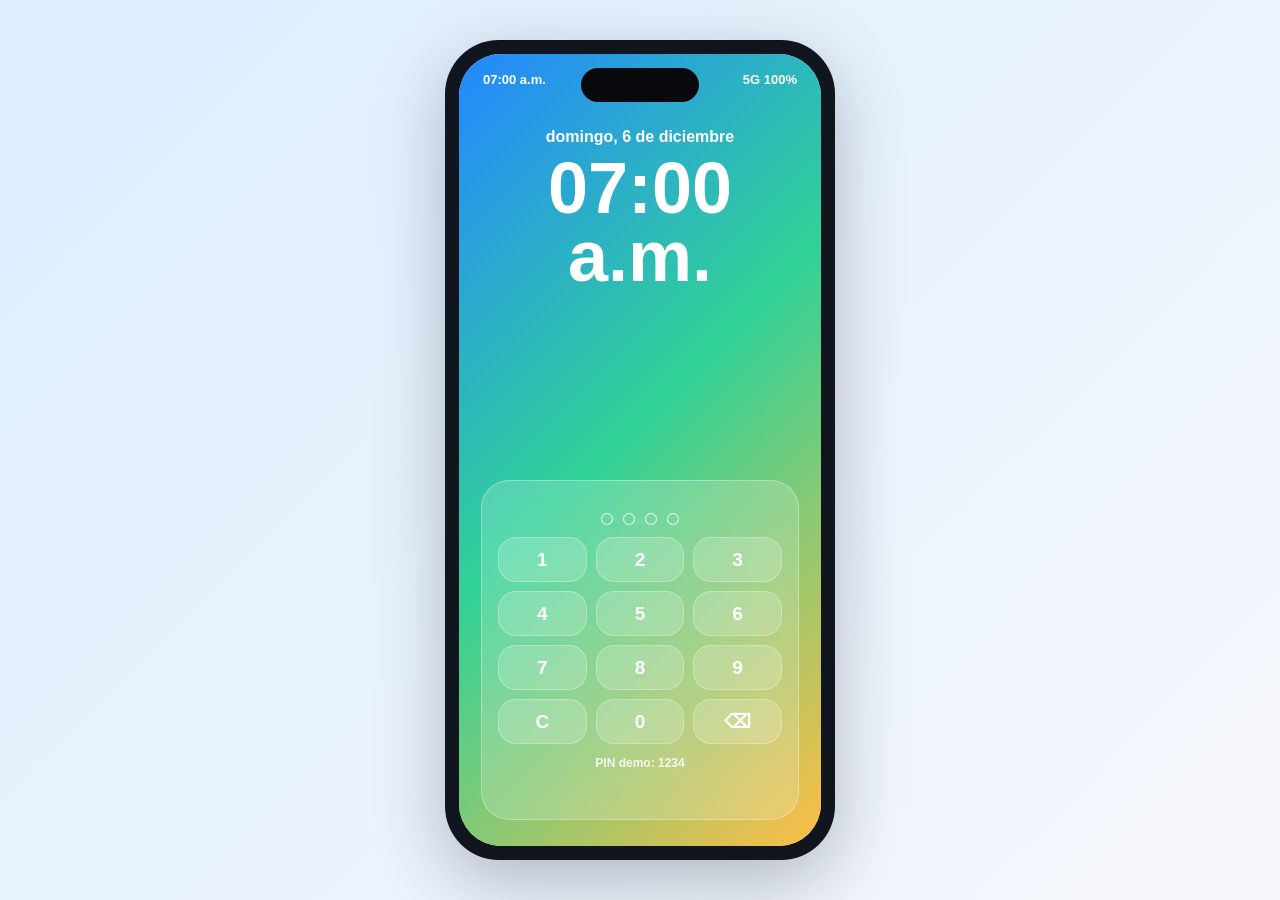
==== index.html @ 9c3dbfc3 "Rename main.html to index.html" ====
<!doctype html>
<html lang="es">
<head>
  <meta charset="UTF-8" />
  <meta name="viewport" content="width=device-width, initial-scale=1.0" />

  <title>Simulador de iOS</title>

  <link rel="stylesheet" href="diseño.css" />
</head>

<body>

  <main class="escenario">

    <section class="telefono">

      <div class="pantalla">

        <div class="isla-dinamica"></div>

        <div class="barra-estado">
          <span id="horaBarra">09:41</span>
          <span>5G 100%</span>
        </div>

        <!-- Pantalla de bloqueo -->
        <section id="pantallaBloqueo" class="pantalla-bloqueo pantalla-activa">

          <div class="bloqueo-encabezado">
            <p id="fechaBloqueo">Domingo, 17 de mayo</p>
            <h1 id="horaBloqueo">09:41</h1>
          </div>

          <div class="panel-desbloqueo">

            <div id="desbloqueoPin" class="modo-desbloqueo activo">

              <div class="puntos-pin">
                <span></span>
                <span></span>
                <span></span>
                <span></span>
              </div>

              <div class="teclado-pin">
                <button data-tecla="1">1</button>
                <button data-tecla="2">2</button>
                <button data-tecla="3">3</button>

                <button data-tecla="4">4</button>
                <button data-tecla="5">5</button>
                <button data-tecla="6">6</button>

                <button data-tecla="7">7</button>
                <button data-tecla="8">8</button>
                <button data-tecla="9">9</button>

                <button data-tecla="limpiar">C</button>
                <button data-tecla="0">0</button>
                <button data-tecla="borrar">⌫</button>
              </div>

            </div>

            <p id="mensajeDesbloqueo" class="mensaje-ayuda">
                 PIN demo: 1234 </p>

            <p id="mensajeBloqueoTemporal" class="mensaje-bloqueo-temporal"></p>


          </div>

        </section>

        <!-- Pantalla de inicio -->
        <section id="pantallaInicio" class="pantalla-inicio">

          <div class="capa-fondo"></div>

          <header class="inicio-encabezado">

            <div>
              <p class="texto-pequeno">Simulador iOS</p>
              <h2>Inicio</h2>
            </div>

            <button id="botonBloquear" class="boton-icono">
              Bloquear
            </button>

          </header>

          <div id="cuadriculaApps" class="cuadricula-apps">

            <button class="icono-app" data-app="appstore">
              <span class="burbuja-app appstore">AS</span>
              <span>App Store</span>
            </button>

            <button class="icono-app" data-app="procesos">
              <span class="burbuja-app procesos">PR</span>
              <span>Procesos</span>
            </button>

            <button class="icono-app" data-app="memoria">
              <span class="burbuja-app memoria">DG</span>
              <span>Diagnostico</span>
            </button>

            <button class="icono-app" data-app="archivos">
              <span class="burbuja-app archivos">AR</span>
              <span>Archivos</span>
            </button>

            <button class="icono-app" data-app="camara">
              <span class="burbuja-app camara">CA</span>
              <span>Camara</span>
            </button>

            <button class="icono-app" data-app="fotos">
              <span class="burbuja-app fotos">FO</span>
              <span>Fotos</span>
            </button>

            <button class="icono-app" data-app="entradaSalida">
              <span class="burbuja-app entrada-salida">DI</span>
              <span>Dispositivos</span>
            </button>

            <button class="icono-app" data-app="seguridad">
              <span class="burbuja-app seguridad">SE</span>
              <span>Seguridad</span>
            </button>

            <button class="icono-app" data-app="ajustes">
              <span class="burbuja-app ajustes">AJ</span>
              <span>Ajustes</span>
            </button>

            <button class="icono-app" data-app="recientes">
              <span class="burbuja-app recientes">RC</span>
              <span>Recientes</span>
            </button>

            <!-- Aqui aparecen las apps que se descargan desde App Store -->
            <div id="appsInstaladasInicio" class="apps-instaladas-inicio"></div>

          </div>

          <nav class="dock">

            <button class="icono-app" data-app="appstore">
              <span class="burbuja-app appstore">AS</span>
            </button>

            <button class="icono-app" data-app="procesos">
              <span class="burbuja-app procesos">PR</span>
            </button>

            <button class="icono-app" data-app="memoria">
              <span class="burbuja-app memoria">DG</span>
            </button>

            <button class="icono-app" data-app="seguridad">
              <span class="burbuja-app seguridad">SE</span>
            </button>

          </nav>

        </section>

        <!-- Vista de apps -->
        <section id="vistaApp" class="vista-app">

          <header class="app-encabezado">

            <button id="botonVolverInicio" class="boton-icono">
              ‹
            </button>

            <div>
              <p id="subtituloApp" class="texto-pequeno">
                App
              </p>

              <h2 id="tituloApp">
                Titulo
              </h2>
            </div>

            <button id="botonCerrarApp" class="boton-icono">
              ×
            </button>

          </header>

          <div id="contenidoApp" class="contenido-app">
            <!-- Aqui JavaScript va a dibujar el contenido de cada app -->
          </div>

        </section>

      </div>

    </section>

  </main>

  <script src="funciones.js"></script>
</body>
</html>
---- diseño.css ----
/*   hace que el tamaño total de los elementos incluya el padding y el borde hace que las medidas sean más fáciles. */
* {
  box-sizing: border-box;
}

/* Estilos generales de toda la página. quita márgenes, con una fuente simple y fondo .*/
body {
  margin: 0;
  min-height: 100vh;
  font-family: Arial, Helvetica, sans-serif;
  background: linear-gradient(135deg, #dceeff, #f6f7fb);
  color: #172033;
}

/* Todos los botones con la misma fuente que el resto de la página con el cursor que muestra una manita al pasar el mouse.*/
button {
  font-family: inherit;
  cursor: pointer;
}

/* Escenario principal, para centrar el teléfono en la pantalla del navegador.*/
.escenario {
  min-height: 100vh;
  display: flex;
  justify-content: center;
  align-items: center;
  padding: 30px;
}

/* Marco negro del teléfono, tamaño del iPhone simulado. */
.telefono {
  width: 390px;
  height: 820px;
  padding: 14px;
  border-radius: 54px;
  background: #11151d;
  box-shadow: 0 22px 70px rgba(20, 27, 43, 0.28);
}

/* Pantalla interna del teléfono. */
.pantalla {
  position: relative;
  width: 100%;
  height: 100%;
  overflow: hidden;
  border-radius: 42px;
  background: #f6f7fb;
}

/* Isla dinámica negra de la parte superior (barra de enmedio en los iphone) */
.isla-dinamica {
  position: absolute;
  z-index: 20;
  top: 14px;
  left: 50%;
  width: 118px;
  height: 34px;
  transform: translateX(-50%);
  border-radius: 18px;
  background: #08090d;
}

/* Barra de estado superior es la hora, señal y batería.*/
.barra-estado {
  position: absolute;
  z-index: 18;
  top: 18px;
  left: 24px;
  right: 24px;
  display: flex;
  justify-content: space-between;
  color: white;
  font-size: 13px;
  font-weight: bold;
}

/*  tres pantallas principales: bloqueo, inicio y vista de apps y por defecto están ocultas.*/
.pantalla-bloqueo,
.pantalla-inicio,
.vista-app {
  position: absolute;
  inset: 0;
  display: none;
}

/* muestra la pantalla que tenga "pantalla activa" será visible.*/
.pantalla-activa {
  display: block;
}

/* Pantalla de bloqueo con fondo degradado y texto blanco.*/
.pantalla-bloqueo {
  color: white;
  padding: 74px 24px 28px;
  background: linear-gradient(135deg, #2487ff 0%, #32d296 48%, #ffbd45 100%);
}

/* Contenedor de fecha y hora en la pantalla de bloqueo.*/
.bloqueo-encabezado {
  text-align: center;
}

/* Texto de la fecha.*/
.bloqueo-encabezado p {
  margin: 0 0 8px;
  font-weight: bold;
}

/*  Hora grande de la pantalla de bloqueo.*/
.bloqueo-encabezado h1 {
  margin: 0;
  font-size: 72px;
  line-height: 0.95;
}

/* 
  Panel inferior donde está el desbloqueo por PIN con efecto tipo vidrio.*/
.panel-desbloqueo {
  position: absolute;
  left: 22px;
  right: 22px;
  bottom: 26px;
  padding: 16px;
  border-radius: 28px;
  background: rgba(255, 255, 255, 0.18);
  border: 1px solid rgba(255, 255, 255, 0.32);
  backdrop-filter: blur(20px);
}



/* Contenedor de los cuatro puntos del PIN. */
.puntos-pin {
  display: flex;
  justify-content: center;
  gap: 10px;
  margin: 16px 0 12px;
}

/* Cada puntito del PIN */
.puntos-pin span {
  width: 12px;
  height: 12px;
  border-radius: 50%;
  border: 1px solid white;
}

/* Cuando el usuario escribe un número, el puntito se rellena.*/
.puntos-pin span.relleno {
  background: white;
}
/* Teclado numérico del PIN.
   Se acomoda en una cuadrícula de 3 columnas. */
.teclado-pin {
  display: grid;
  grid-template-columns: repeat(3, 1fr);
  gap: 9px;
}

/* Botones del teclado PIN con fondo para combinar con el panel. */
.teclado-pin button {
  border: 1px solid rgba(255, 255, 255, 0.28);
  color: white;
  background: rgba(255, 255, 255, 0.18);
}

/* Estilo individual de cada botón del teclado PIN. */
.teclado-pin button {
  height: 45px;
  border-radius: 18px;
  font-size: 19px;
  font-weight: bold;
}


/* Mensaje pequeño debajo del desbloqueo para mostrar instrucciones o errores. */
.mensaje-ayuda {
  min-height: 19px;
  margin: 12px 0 0;
  text-align: center;
  font-size: 12px;
  font-weight: bold;
  color: rgba(255, 255, 255, 0.88);
}

/* Pantalla de inicio del simulador con un fondo degradado parecido al de iphone. */
.pantalla-inicio {
  padding: 66px 20px 22px;
  background: linear-gradient(145deg, #0a84ff 0%, #40c8e0 42%, #ff9f0a 100%);
}

/* Capa encima del fondo para profundidad visual. */
.capa-fondo {
  position: absolute;
  inset: 0;
  background: linear-gradient(
    180deg,
    rgba(10, 20, 36, 0.18),
    rgba(10, 20, 36, 0.08)
  );
  pointer-events: none;
}

/* Encabezado de la pantalla de inicio. */
.inicio-encabezado {
  position: relative;
  z-index: 1;
  display: flex;
  align-items: center;
  justify-content: space-between;
  color: white;
  margin-bottom: 20px;
}

/* Texto pequeño usado en encabezados. */
.texto-pequeno {
  margin: 0 0 2px;
  color: inherit;
  opacity: 0.72;
  font-size: 12px;
  font-weight: bold;
  text-transform: uppercase;
}

/* Títulos principales dentro del teléfono. */
h2 {
  margin: 0;
  font-size: 28px;
}

/* Botones circulares de acciones para bloquear, volver y cerrar apps. */
.boton-icono {
  min-width: 40px;
  height: 40px;
  border: 0;
  border-radius: 50%;
  color: inherit;
  background: rgba(255, 255, 255, 0.22);
  font-weight: bold;
}

/* Cuadrícula donde aparecen las apps instaladas. */
.cuadricula-apps {
  position: relative;
  z-index: 1;
  display: grid;
  grid-template-columns: repeat(4, 1fr);
  gap: 17px 12px;
}

/* Botón completo de cada aplicación. */
.icono-app {
  border: 0;
  background: transparent;
  color: white;
  text-align: center;
  min-width: 0;
}

/* Burbuja visual de la app. */
.burbuja-app {
  width: 58px;
  height: 58px;
  display: grid;
  place-items: center;
  margin: 0 auto 7px;
  border-radius: 18px;
  color: white;
  box-shadow: 0 10px 22px rgba(31, 45, 72, 0.22);
  font-weight: bold;
  font-size: 17px;
}

/* Texto debajo de cada icono de app. */
.icono-app span:last-child {
  display: block;
  max-width: 72px;
  margin: 0 auto;
  font-size: 11px;
  font-weight: bold;
  text-shadow: 0 1px 4px rgba(0, 0, 0, 0.18);
}

/* Colores individuales para las apps del sistema. */
.appstore {
  background: linear-gradient(135deg, #0a84ff, #40c8e0);
}

.procesos {
  background: linear-gradient(135deg, #34c759, #64d2ff);
}

.memoria {
  background: linear-gradient(135deg, #ff9f0a, #ff453a);
}

.archivos {
  background: linear-gradient(135deg, #ffd60a, #ff9f0a);
}

.camara {
  background: linear-gradient(135deg, #323237, #08090d);
}

.fotos {
  background: linear-gradient(135deg, #ff375f, #ffcc00, #34c759, #0a84ff);
}

.notas {
  color: #29220d;
  background: linear-gradient(180deg, #fffdfa 26%, #ffd60a 27%, #ffd60a 100%);
}

.entrada-salida {
  background: linear-gradient(135deg, #00a7a0, #0a84ff);
}

.seguridad {
  background: linear-gradient(135deg, #ff375f, #bf5af2);
}

.ajustes {
  background: linear-gradient(135deg, #8e8e93, #3a3a3c);
}

/* Dock inferior del iphone barra transparente donde van apps importantes. */
.dock {
  position: absolute;
  z-index: 2;
  left: 18px;
  right: 18px;
  bottom: 18px;
  display: grid;
  grid-template-columns: repeat(4, 1fr);
  gap: 10px;
  padding: 12px;
  border-radius: 26px;
  background: rgba(255, 255, 255, 0.25);
  border: 1px solid rgba(255, 255, 255, 0.24);
  backdrop-filter: blur(20px);
}

/* quita el margen inferior del dock de la burbuja,ya que ahí no mostramos texto debajo. */
.dock .burbuja-app {
  margin-bottom: 0;
}

/* Oculta el texto de las apps dentro del dock. */
.dock .icono-app span:last-child {
  display: none;
}

/* Vista donde se abre cualquier app pantalla blanca encima del home. */
.vista-app {
  padding: 66px 16px 18px;
  background: #f6f7fb;
}

/* Encabezado de la app abierta con botón de volver, título y botón cerrar. */
.app-encabezado {
  margin-bottom: 14px;
  display: flex;
  align-items: center;
  justify-content: space-between;
  gap: 12px;
}

/* Botones del encabezado cuando estamos dentro de una app. */
.app-encabezado .boton-icono {
  color: #172033;
  background: #e7ebf2;
  font-size: 26px;
  line-height: 1;
}

/* Contenedor donde JavaScript dibuja el contenido de cada app. */
.contenido-app {
  height: calc(100% - 68px);
  overflow: auto;
  padding-right: 4px;
}

/* Tarjetas o secciones dentro de las apps. */
.tarjeta {
  padding: 14px;
  margin-bottom: 12px;
  border: 1px solid rgba(22, 31, 49, 0.12);
  border-radius: 8px;
  background: white;
}

/* Títulos dentro de las tarjetas. */
.tarjeta h3 {
  margin: 0 0 10px;
  font-size: 17px;
}

/* Contenedor vertical para separar elementos. */
.lista-vertical {
  display: grid;
  gap: 10px;
}

/* Botón principal para acciones importantes. */
.boton-principal {
  min-height: 38px;
  border: 0;
  border-radius: 10px;
  padding: 0 13px;
  color: white;
  background: #0a84ff;
  font-weight: bold;
}

/* Botón secundario para acciones normales. */
.boton-gris {
  min-height: 38px;
  border: 0;
  border-radius: 10px;
  padding: 0 13px;
  color: #172033;
  background: #e8edf5;
  font-weight: bold;
}

/* Mensajes de alerta y explicación dentro de las apps. */
.alerta {
  border-left: 4px solid #ff9f0a;
  padding: 10px;
  border-radius: 8px;
  background: #fff7e6;
  color: #5c3b00;
  font-size: 13px;
  font-weight: bold;
}

/* Mensaje que aparece cuando hay muchos intentos fallidos.*/
.mensaje-bloqueo-temporal {
  min-height: 20px;
  margin: 8px 0 0;
  text-align: center;
  font-size: 12px;
  font-weight: bold;
  color: white;
}

/* Fila visual para cada proceso dentro de la app Procesos. */
.fila-proceso {
  display: grid;
  grid-template-columns: 1fr auto;
  gap: 6px;
  padding: 10px;
  border: 1px solid rgba(22, 31, 49, 0.12);
  border-radius: 8px;
  background: white;
}

/* Texto secundario del proceso. */
.fila-proceso p {
  margin: 3px 0 0;
  color: #6c7485;
  font-size: 12px;
}

/* Estado actual del proceso. */
.estado-proceso {
  padding: 5px 8px;
  border-radius: 20px;
  color: white;
  background: #30d158;
  font-size: 11px;
  font-weight: bold;
}

/* Memoria y prioridad del proceso. */
.fila-proceso small {
  grid-column: 1 / -1;
  color: #6c7485;
  font-weight: bold;
}

/* Subtarea que pertenece a una aplicacion. */
.fila-subtarea {
  display: grid;
  grid-template-columns: 1fr auto;
  gap: 6px;
  padding: 10px;
  border-left: 4px solid #ffcc00;
  border-radius: 8px;
  background: white;
}

.fila-subtarea p {
  margin: 3px 0 0;
  color: #6c7485;
  font-size: 12px;
}

.fila-subtarea small {
  grid-column: 1 / -1;
  color: #6c7485;
  font-weight: bold;
}
/* Barra visual para mostrar el almacenamiento. */
.barra-almacenamiento {
  display: flex;
  height: 28px;
  overflow: hidden;
  border-radius: 8px;
  background: #e8edf5;
}

/* Cada parte de la barra de almacenamiento. */
.barra-almacenamiento span {
  display: block;
  height: 100%;
}

/* Fila de cada categoría de almacenamiento. */
.fila-almacenamiento {
  display: flex;
  justify-content: space-between;
  align-items: center;
  padding: 12px;
  border: 1px solid rgba(22, 31, 49, 0.12);
  border-radius: 8px;
  background: white;
}

/* Punto de color para cada categoría. */
.punto-almacenamiento {
  display: inline-block;
  width: 10px;
  height: 10px;
  margin-right: 8px;
  border-radius: 50%;
}
/* Fila de cada app dentro de la tienda. */
.fila-tienda {
  display: grid;
  grid-template-columns: auto 1fr auto;
  gap: 10px;
  align-items: center;
  padding: 10px;
  border: 1px solid rgba(22, 31, 49, 0.12);
  border-radius: 8px;
  background: white;
}

/* Icono pequeño de cada app en la tienda. */
.icono-tienda {
  width: 44px;
  height: 44px;
  display: grid;
  place-items: center;
  border-radius: 12px;
  color: white;
  font-weight: bold;
}

/* Texto secundario dentro de la tienda. */
.fila-tienda p {
  margin: 3px 0 0;
  color: #6c7485;
  font-size: 12px;
}
/* Cambia la barra de estado a color oscuro en pantallas claras. */
.barra-estado.oscura {
  color: #11151d;
}
/* Lista principal de opciones dentro de Ajustes. */
.lista-ajustes {
  display: grid;
  gap: 10px;
  margin-bottom: 12px;
}

/* Fila parecida a las opciones del iPhone. */
.fila-ajuste {
  display: flex;
  justify-content: space-between;
  align-items: center;
  gap: 12px;
  padding: 12px;
  border: 1px solid rgba(22, 31, 49, 0.12);
  border-radius: 8px;
  background: white;
}

/* Texto secundario del perfil en Ajustes. */
.fila-ajuste p {
  margin: 3px 0 0;
  color: #6c7485;
  font-size: 12px;
}

/* Resalta la primera fila del perfil. */
.perfil-ajuste {
  min-height: 62px;
}
/* Botón dentro de Ajustes para abrir una opción. */
.boton-ajuste {
  width: 100%;
  color: #172033;
  font-size: 14px;
}

/* Botón para volver al listado principal de Ajustes. */
.boton-volver-ajustes {
  width: 100%;
  margin-top: 12px;
}
/* Icono pequeño para las opciones de Ajustes. */
.icono-ajuste {
  width: 28px;
  height: 28px;
  display: inline-grid;
  place-items: center;
  margin-right: 10px;
  border-radius: 7px;
  color: white;
  font-size: 14px;
  font-weight: bold;
}

/* Colores de iconos en Ajustes. */
.icono-ajuste.naranja {
  background: #ff9f0a;
}

.icono-ajuste.azul {
  background: #0a84ff;
}

.icono-ajuste.verde {
  background: #30d158;
}

/* Switch visual para modo de vuelo. */
.switch-ajuste {
  width: 52px;
  height: 30px;
  border-radius: 20px;
  background: #d1d1d6;
  position: relative;
}

/* Circulo del switch visual. */
.switch-ajuste::before {
  content: "";
  position: absolute;
  width: 26px;
  height: 26px;
  top: 2px;
  left: 2px;
  border-radius: 50%;
  background: white;
}
.icono-ajuste.gris {
  background: #8e8e93;
}
/* Fila de información dentro de Seguridad. */
.fila-seguridad {
  display: flex;
  justify-content: space-between;
  align-items: center;
  gap: 12px;
  padding: 10px 0;
  border-bottom: 1px solid rgba(22, 31, 49, 0.12);
}

/* Ultima fila sin linea inferior. */
.fila-seguridad:last-child {
  border-bottom: 0;
}

/* Selector del usuario que inicia sesion. */
.selector-usuario {
  display: grid;
  grid-template-columns: 1fr 1fr;
  gap: 7px;
}

.selector-usuario button {
  min-height: 36px;
  border: 0;
  border-radius: 8px;
  color: #172033;
  background: #e8edf5;
  font-weight: bold;
}

.selector-usuario button.activo {
  color: white;
  background: #0a84ff;
}

/* Formulario de acceso para validar los permisos. */
.login-seguridad {
  display: grid;
  gap: 9px;
}

.login-seguridad input {
  min-height: 38px;
  border: 1px solid #d5dbe5;
  border-radius: 8px;
  padding: 0 11px;
  color: #172033;
  background: #f7f8fb;
  font-family: inherit;
}

.login-seguridad small {
  color: #6c7485;
  font-size: 11px;
  font-weight: bold;
}

.mensaje-login {
  margin: 0;
  padding: 9px;
  border-radius: 8px;
  color: #174867;
  background: #e8f1ff;
  font-size: 12px;
  font-weight: bold;
}
/* Color del icono para abrir apps recientes. */
.recientes {
  background: linear-gradient(135deg, #5856d6, #af52de);
}

/* Tarjeta de cada app que queda en recientes. */
.tarjeta-reciente {
  display: flex;
  justify-content: space-between;
  align-items: center;
  gap: 12px;
  padding: 14px;
  border: 1px solid rgba(22, 31, 49, 0.12);
  border-radius: 8px;
  background: white;
}

/* Texto secundario dentro de recientes. */
.tarjeta-reciente p {
  margin: 4px 0 0;
  color: #6c7485;
  font-size: 12px;
}

/* Botón para cerrar una app reciente. */
.boton-cerrar-reciente {
  min-height: 34px;
  border: 0;
  border-radius: 10px;
  padding: 0 12px;
  color: white;
  background: #ff453a;
  font-weight: bold;
}
/* Estado cuando una app fue movida a memoria virtual. */
.estado-proceso.virtual {
  background: #ff9f0a;
}

/* Fila de cada dispositivo conectado al iPhone. */
.fila-dispositivo {
  display: grid;
  grid-template-columns: auto 1fr auto;
  gap: 8px 10px;
  align-items: center;
  padding: 12px;
  border: 1px solid rgba(22, 31, 49, 0.12);
  border-radius: 8px;
  background: white;
}

/* Icono que representa cada dispositivo. */
.icono-dispositivo {
  width: 42px;
  height: 42px;
  display: grid;
  place-items: center;
  grid-row: span 2;
  border-radius: 10px;
  background: #eef5ff;
  font-size: 22px;
}

/* Textos pequeños del dispositivo y su controlador. */
.fila-dispositivo p,
.fila-dispositivo small,
.texto-dispositivo {
  margin: 3px 0 0;
  color: #6c7485;
  font-size: 12px;
}

/* Estado visual de conexion de un dispositivo. */
.estado-dispositivo {
  padding: 5px 7px;
  border-radius: 18px;
  color: white;
  font-size: 10px;
  font-weight: bold;
}

.estado-dispositivo.conectado {
  background: #30d158;
}

.estado-dispositivo.desconectado {
  background: #8e8e93;
}

/* Boton que cambia la conexion del dispositivo. */
.boton-conexion {
  grid-column: 2 / -1;
  min-height: 34px;
  border: 0;
  border-radius: 9px;
  color: white;
  background: #0a84ff;
  font-weight: bold;
}

/* Pantalla oscura que contiene el visor de la camara. */
.camara-contenido {
  min-height: 100%;
  padding: 10px;
  border-radius: 8px;
  background: #08090d;
}

/* Visor que simula la imagen antes de tomar la foto. */
.visor-camara {
  position: relative;
  height: 450px;
  overflow: hidden;
  border-radius: 8px;
  background: #7fc3ea;
}

.cielo-camara {
  position: absolute;
  inset: 0 0 34%;
  background: linear-gradient(180deg, #5cb8ef, #ffd38e);
}

.sol-camara {
  position: absolute;
  top: 72px;
  right: 48px;
  width: 54px;
  height: 54px;
  border-radius: 50%;
  background: #fff1b3;
}

.montana-camara {
  position: absolute;
  bottom: 118px;
  width: 230px;
  height: 170px;
  clip-path: polygon(50% 0, 100% 100%, 0 100%);
}

.montana-camara.una {
  left: -34px;
  background: #203b55;
}

.montana-camara.dos {
  right: -44px;
  bottom: 98px;
  background: #294b59;
}

.piso-camara {
  position: absolute;
  right: 0;
  bottom: 0;
  left: 0;
  height: 125px;
  background: #28695e;
}

/* Cuadro central que simula el enfoque de la camara. */
.enfoque-camara {
  position: absolute;
  top: 48%;
  left: 50%;
  width: 62px;
  height: 62px;
  transform: translate(-50%, -50%);
  border: 1px solid rgba(255, 255, 255, 0.86);
}

.mensaje-camara {
  min-height: 28px;
  margin: 10px 0;
  color: #e8edf5;
  text-align: center;
  font-size: 12px;
}

/* Controles inferiores para capturar o abrir la ultima foto. */
.controles-camara {
  display: grid;
  grid-template-columns: 54px 1fr 54px;
  align-items: center;
  gap: 18px;
}

.boton-tomar-foto {
  justify-self: center;
  width: 66px;
  height: 66px;
  border: 5px solid #f6f7fb;
  border-radius: 50%;
  background: #f6f7fb;
  box-shadow: inset 0 0 0 3px #08090d;
}

.boton-cambiar-camara {
  width: 46px;
  height: 46px;
  border: 0;
  border-radius: 50%;
  color: white;
  background: #24262c;
  font-size: 25px;
}

.miniatura-vacia,
.miniatura-foto {
  width: 48px;
  height: 48px;
  border: 1px solid #565963;
  border-radius: 7px;
  background: #24262c;
}

.miniatura-foto {
  position: relative;
  overflow: hidden;
  padding: 0;
}

.miniatura-foto span {
  display: none;
}

/* Galeria donde se muestran las fotos tomadas. */
.app-fotos {
  display: grid;
  gap: 10px;
}

.selector-album {
  display: grid;
  grid-template-columns: 1fr 1fr;
  gap: 5px;
  padding: 4px;
  border-radius: 10px;
  background: #e8edf5;
}

.selector-album button {
  min-height: 34px;
  border: 0;
  border-radius: 8px;
  color: #566174;
  background: transparent;
  font-weight: bold;
}

.selector-album button.activo {
  color: #172033;
  background: white;
}

.resumen-fotos p,
.galeria-vacia p {
  margin: 5px 0 0;
  color: #6c7485;
  font-size: 12px;
}

.cuadricula-fotos {
  display: grid;
  grid-template-columns: repeat(3, 1fr);
  gap: 5px;
}

.foto-galeria {
  position: relative;
  min-height: 102px;
  border-radius: 6px;
  overflow: hidden;
}

.foto-galeria span {
  position: absolute;
  left: 5px;
  right: 5px;
  bottom: 5px;
  overflow: hidden;
  color: white;
  font-size: 9px;
  font-weight: bold;
  text-overflow: ellipsis;
  white-space: nowrap;
  text-shadow: 0 1px 3px rgba(0, 0, 0, 0.5);
}

.galeria-vacia {
  grid-column: 1 / -1;
}

/* Pantallas de lista y editor dentro de Documentos. */
.app-documentos {
  display: grid;
  gap: 10px;
}

.barra-documentos {
  display: flex;
  justify-content: space-between;
  align-items: center;
}

.barra-documentos h3 {
  margin: 0;
}

.barra-documentos p,
.documento-vacio p {
  margin: 4px 0 0;
  color: #6c7485;
  font-size: 12px;
}

.boton-nuevo-documento {
  width: 38px;
  height: 38px;
  border: 0;
  border-radius: 50%;
  color: white;
  background: #ff9500;
  font-size: 23px;
  font-weight: bold;
}

.tarjeta-documento {
  display: grid;
  gap: 9px;
  padding: 12px;
  border: 1px solid rgba(22, 31, 49, 0.12);
  border-radius: 8px;
  background: white;
}

.tarjeta-documento p {
  margin: 5px 0;
  color: #566174;
  font-size: 12px;
}

.tarjeta-documento small {
  color: #6c7485;
  font-size: 11px;
  font-weight: bold;
}

.acciones-documento {
  display: grid;
  grid-template-columns: 1fr 1fr;
  gap: 7px;
}

.acciones-documento button {
  min-height: 34px;
  border: 0;
  border-radius: 8px;
  color: #0a84ff;
  background: #e8f1ff;
  font-weight: bold;
}

.acciones-documento .eliminar {
  color: #ff3b30;
  background: #ffeceb;
}

.editor-documento {
  display: grid;
  gap: 10px;
  padding: 12px;
  border: 1px solid rgba(22, 31, 49, 0.12);
  border-radius: 8px;
  background: white;
}

.contenido-documento {
  min-height: 260px;
  resize: none;
  border: 1px solid #e2e7ef;
  border-radius: 8px;
  padding: 10px;
  color: #172033;
  background: #f8f9fc;
  font-family: inherit;
  font-size: 13px;
}

/* Contenedor y filas de carpetas en Archivos. */
.explorador-archivos {
  display: grid;
  gap: 10px;
}

.buscador-archivos {
  min-height: 34px;
  padding: 9px 12px;
  border-radius: 18px;
  color: #6c7485;
  background: #e8ebf2;
  font-size: 13px;
  font-weight: bold;
}

/* Titulos de favoritos, ubicaciones y etiquetas. */
.titulo-grupo-archivos {
  margin: 10px 3px 0;
  font-size: 16px;
}

.grupo-archivos {
  overflow: hidden;
  border: 1px solid rgba(22, 31, 49, 0.12);
  border-radius: 8px;
  background: white;
}

.grupo-archivos .fila-carpeta {
  border: 0;
  border-radius: 0;
  border-bottom: 1px solid rgba(22, 31, 49, 0.1);
}

.grupo-archivos .fila-carpeta:last-child {
  border-bottom: 0;
}

/* Filas decorativas de etiquetas dentro de Archivos. */
.fila-etiqueta {
  display: grid;
  grid-template-columns: auto 1fr auto;
  align-items: center;
  min-height: 43px;
  padding: 0 12px;
  border-bottom: 1px solid rgba(22, 31, 49, 0.1);
}

.fila-etiqueta:last-child {
  border-bottom: 0;
}

.cabecera-archivos p,
.archivo-vacio p {
  margin: 4px 0 0;
  color: #6c7485;
  font-size: 12px;
}

.fila-carpeta {
  width: 100%;
  display: grid;
  grid-template-columns: auto 1fr auto;
  align-items: center;
  gap: 12px;
  padding: 12px;
  border: 1px solid rgba(22, 31, 49, 0.12);
  border-radius: 8px;
  color: #172033;
  background: white;
  text-align: left;
}

.fila-carpeta p {
  margin: 4px 0 0;
  color: #6c7485;
  font-size: 12px;
}

.icono-carpeta {
  width: 40px;
  height: 40px;
  display: grid;
  place-items: center;
  border-radius: 9px;
  background: #e8f1ff;
  font-size: 21px;
}

.icono-carpeta.nube {
  background: #eef2f7;
}

.icono-carpeta.protegido {
  background: #fff2d6;
}

.punto-etiqueta {
  width: 14px;
  height: 14px;
  margin: 13px;
  border-radius: 50%;
}

.punto-etiqueta.rojo {
  background: #ff453a;
}

.punto-etiqueta.naranja {
  background: #ff9f0a;
}

.punto-etiqueta.amarillo {
  background: #ffd60a;
}

.punto-etiqueta.verde {
  background: #34c759;
}

.punto-etiqueta.azul {
  background: #0a84ff;
}

.punto-etiqueta.morado {
  background: #bf5af2;
}

.punto-etiqueta.gris {
  background: #8e8e93;
}

/* Circulos sin color para etiquetas personales. */
.punto-etiqueta.personal {
  border: 1px solid #a2a8b2;
  background: white;
}

.ruta-volver {
  justify-self: start;
  min-height: 32px;
  border: 0;
  color: #0a84ff;
  background: transparent;
  font-weight: bold;
}

/* Archivo de fotografia guardado dentro de la carpeta Camara. */
.archivo-foto {
  width: 100%;
  display: grid;
  grid-template-columns: 68px 1fr auto;
  align-items: center;
  gap: 12px;
  padding: 10px;
  border: 1px solid rgba(22, 31, 49, 0.12);
  border-radius: 8px;
  color: #172033;
  background: white;
  text-align: left;
}

.archivo-documento {
  display: grid;
  grid-template-columns: 42px 1fr;
  align-items: center;
  gap: 10px;
  padding: 10px;
  border: 1px solid rgba(22, 31, 49, 0.12);
  border-radius: 8px;
  background: white;
}

.archivo-documento.sin-borde {
  padding: 0;
  border: 0;
}

.archivo-documento p,
.archivo-documento small {
  margin: 4px 0 0;
  color: #6c7485;
  font-size: 12px;
}

.icono-documento {
  width: 40px;
  height: 40px;
  display: grid;
  place-items: center;
  border-radius: 9px;
  color: #ff9500;
  background: #fff0da;
  font-size: 22px;
}

.archivo-foto p,
.archivo-foto small {
  margin: 4px 0 0;
  color: #6c7485;
  font-size: 12px;
}

.vista-foto {
  width: 68px;
  height: 62px;
  border-radius: 7px;
}

/* Detalle, permiso y botones de un archivo abierto. */
.detalle-archivo {
  text-align: center;
}

.detalle-archivo .vista-foto.grande {
  width: 100%;
  height: 152px;
  margin-bottom: 12px;
}

.detalle-archivo p,
.permiso-archivo p,
.permiso-archivo small,
.carpeta-informativa p,
.carpeta-informativa small {
  display: block;
  margin: 6px 0 0;
  color: #6c7485;
  font-size: 12px;
}

.acciones-archivo {
  display: grid;
  grid-template-columns: 1fr 1fr;
  gap: 8px;
}

.acciones-archivo button {
  min-height: 38px;
  border: 0;
  border-radius: 10px;
  color: white;
  background: #0a84ff;
  font-weight: bold;
}

.acciones-archivo .eliminar {
  color: #ff3b30;
  background: #ffeceb;
}

/* Acciones de una foto dentro de eliminados recientemente. */
.archivo-eliminado {
  padding: 10px;
  border: 1px solid rgba(22, 31, 49, 0.12);
  border-radius: 8px;
  background: white;
}

.archivo-eliminado .archivo-foto {
  padding: 0;
  border: 0;
}

.acciones-eliminado {
  display: grid;
  grid-template-columns: 1fr 1fr;
  gap: 7px;
  margin-top: 10px;
}

.acciones-eliminado button {
  min-height: 35px;
  border: 0;
  border-radius: 8px;
  color: #0a84ff;
  background: #e8f1ff;
  font-size: 11px;
  font-weight: bold;
}

.acciones-eliminado .eliminar {
  color: #ff3b30;
  background: #ffeceb;
}

.mensaje-archivo {
  margin: 0;
  padding: 9px;
  border-radius: 8px;
  color: #116233;
  background: #e9f8ee;
  font-size: 12px;
  font-weight: bold;
}

.carpeta-informativa {
  text-align: center;
  padding: 24px 18px;
}

.carpeta-informativa span {
  display: block;
  margin-bottom: 10px;
  font-size: 34px;
}

.foto-amanecer {
  background: linear-gradient(155deg, #55b4ed 0%, #ffd08b 52%, #236459 53%);
}

.foto-azul {
  background: linear-gradient(155deg, #69bdef 0%, #f6da95 48%, #174867 49%);
}

.foto-rosa {
  background: linear-gradient(155deg, #ed8b98 0%, #ffd28e 48%, #304c62 49%);
}

/* Pantallas de carpetas y edicion dentro de Notas. */
.app-notas {
  display: grid;
  gap: 10px;
}

.encabezado-notas p,
.barra-notas p,
.nota-vacia p {
  margin: 4px 0 0;
  color: #6c7485;
  font-size: 12px;
}

.fila-nota-carpeta {
  width: 100%;
  display: grid;
  grid-template-columns: 36px 1fr auto auto;
  gap: 10px;
  align-items: center;
  padding: 13px;
  border: 1px solid rgba(22, 31, 49, 0.12);
  border-radius: 8px;
  background: white;
  color: #172033;
  text-align: left;
}

.fila-nota-carpeta span {
  font-size: 21px;
}

.fila-nota-carpeta p {
  margin: 3px 0 0;
  color: #6c7485;
  font-size: 12px;
}

.fila-nota-carpeta small {
  color: #6c7485;
  font-weight: bold;
}

.barra-notas {
  display: flex;
  justify-content: space-between;
  align-items: center;
}

.barra-notas h3 {
  margin: 0;
}

.boton-nueva-nota {
  width: 42px;
  height: 42px;
  border: 0;
  border-radius: 50%;
  color: #172033;
  background: #ffd60a;
  font-size: 29px;
}

.tarjeta-nota {
  padding: 12px;
  border: 1px solid rgba(22, 31, 49, 0.12);
  border-radius: 8px;
  background: white;
}

.tarjeta-nota p {
  margin: 7px 0;
  color: #172033;
  font-size: 13px;
}

.tarjeta-nota small {
  color: #6c7485;
  font-size: 11px;
}

.editor-nota {
  display: grid;
  gap: 10px;
  padding: 12px;
  border-radius: 8px;
  background: white;
}

.titulo-nota,
.contenido-nota {
  width: 100%;
  border: 0;
  outline: none;
  font-family: inherit;
  color: #172033;
  background: transparent;
}

.titulo-nota {
  border-bottom: 1px solid #e8edf5;
  padding: 8px 0;
  font-size: 21px;
  font-weight: bold;
}

.contenido-nota {
  min-height: 270px;
  resize: none;
  font-size: 15px;
  line-height: 1.45;
}

.boton-guardar-nota {
  min-height: 40px;
  border: 0;
  border-radius: 9px;
  color: #172033;
  background: #ffd60a;
  font-weight: bold;
}

.carpeta-protegida {
  text-align: center;
  padding: 28px 18px;
}

.carpeta-protegida span {
  display: block;
  margin-bottom: 12px;
  font-size: 38px;
}

.carpeta-protegida p,
.carpeta-protegida small {
  display: block;
  margin: 7px 0 0;
  color: #6c7485;
  font-size: 12px;
}

/* Texto de los contadores de memoria. */
.texto-memoria {
  margin: 10px 0 6px;
  color: #6c7485;
  font-size: 12px;
  font-weight: bold;
}

/* Orden de uso que ocupa la politica LRU. */
.orden-lru {
  display: flex;
  flex-wrap: wrap;
  gap: 6px;
  margin-top: 12px;
}

.chip-lru {
  padding: 6px 8px;
  border-radius: 18px;
  background: #e8f1ff;
  color: #174867;
  font-size: 11px;
  font-weight: bold;
}

.chip-lru.virtual {
  background: #fff0d4;
  color: #8d5500;
}

.evento-lru {
  margin: 11px 0 0;
  padding: 9px;
  border-radius: 8px;
  background: #eef8f1;
  color: #19643b;
  font-size: 12px;
  font-weight: bold;
}

/* Marcos donde se colocan las apps que quedan en RAM. */
.mapa-marcos,
.mapa-paginas {
  display: grid;
  gap: 7px;
}

.marco-memoria,
.pagina-virtual {
  display: grid;
  grid-template-columns: 82px 1fr auto;
  align-items: center;
  gap: 8px;
  padding: 9px;
  border-radius: 8px;
}

.marco-memoria.ocupado {
  background: #e8f1ff;
}

.marco-memoria.libre {
  background: #f1f3f7;
  color: #6c7485;
}

.pagina-virtual {
  background: #fff0d4;
  color: #553c10;
}

.marco-memoria small,
.pagina-virtual small {
  color: #6c7485;
  font-size: 10px;
  font-weight: bold;
}

.marco-memoria p,
.pagina-virtual p,
.pagina-vacia {
  margin: 0;
  color: #6c7485;
  font-size: 11px;
}

.pagina-vacia {
  padding: 9px;
  border-radius: 8px;
  background: #f1f3f7;
}

/* Mantiene las apps descargadas dentro de la cuadricula. */
.apps-instaladas-inicio {
  display: contents;
}

/* Barra que simula instalación o eliminación en App Store. */
.progreso-tienda {
  width: 100%;
  height: 4px;
  margin-top: 7px;
  overflow: hidden;
  border-radius: 4px;
  background: #e8edf5;
}

/* Movimiento de descarga dentro de App Store. */
.progreso-tienda span {
  display: block;
  width: 42%;
  height: 100%;
  background: #0a84ff;
  animation: descargar 0.7s linear infinite;
}

@keyframes descargar {
  from {
    transform: translateX(-100%);
  }

  to {
    transform: translateX(250%);
  }
}
/* Agrupa actualizar y eliminar dentro de App Store. */
.acciones-tienda {
  display: grid;
  gap: 5px;
}

/* Reduce los botones dobles para que entren en pantalla. */
.acciones-tienda button {
  min-height: 30px;
  padding: 0 8px;
  font-size: 11px;
}
/* Cuadro que muestra cual proceso esta usando la CPU. */
.cpu-actual {
  display: flex;
  justify-content: space-between;
  align-items: center;
  gap: 8px;
  margin-top: 10px;
  padding: 10px;
  border-radius: 8px;
  background: #eef5ff;
  color: #172033;
}

/* Explica la decision actual del planificador. */
.dato-planificador {
  margin-top: 8px;
  padding: 10px;
  border-radius: 8px;
  background: #eef8f1;
}

.dato-planificador p {
  margin: 5px 0 0;
  color: #476451;
  font-size: 12px;
}

/* Leyenda visual de los cinco estados de un proceso. */
.leyenda-estados {
  display: flex;
  flex-wrap: wrap;
  gap: 5px;
  margin-top: 10px;
}

.leyenda-estados span {
  padding: 4px 7px;
  border-radius: 16px;
  color: white;
  font-size: 10px;
  font-weight: bold;
}

/* Colores para identificar el ciclo de vida del proceso. */
.estado-proceso.nuevo,
.leyenda-estados .nuevo {
  background: #8e8e93;
}

.estado-proceso.listo,
.leyenda-estados .listo {
  background: #0a84ff;
}

.estado-proceso.ejecucion,
.leyenda-estados .ejecucion {
  background: #30d158;
}

.estado-proceso.bloqueado,
.leyenda-estados .bloqueado {
  background: #ff9f0a;
}

.estado-proceso.terminado,
.leyenda-estados .terminado {
  background: #ff375f;
}
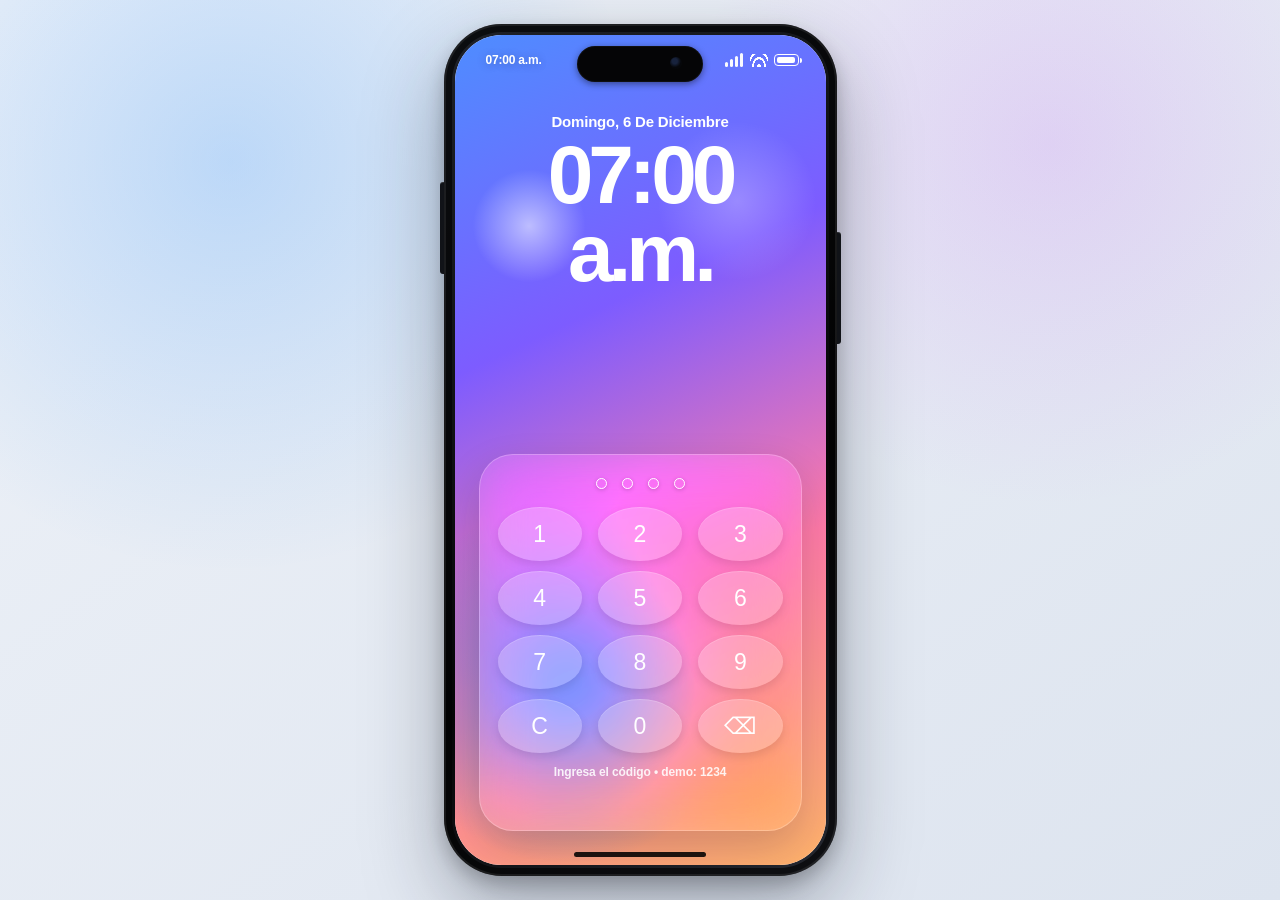
==== commit 07adf5b1: "Rename main.html to index.html" ====
--- a/index.html
+++ b/index.html
@@ -1,4 +1,4 @@
-<!doctype html>
+﻿<!doctype html>
 <html lang="es">
 <head>
   <meta charset="UTF-8" />
@@ -21,7 +21,22 @@
 
         <div class="barra-estado">
           <span id="horaBarra">09:41</span>
-          <span>5G 100%</span>
+          <span class="estado-derecha">
+            <span class="senal-celular" aria-label="Cobertura celular">
+              <i></i><i></i><i></i><i></i>
+            </span>
+            <span class="wifi-ios" aria-label="WiFi"></span>
+            <span class="bateria-ios" aria-label="Batería"><span></span></span>
+          </span>
+        </div>
+
+        <!-- Alerta que aparece dentro de la pantalla del iPhone. -->
+        <div id="alertaSistema" class="alerta-sistema">
+          <div class="cuadro-alerta-sistema">
+            <h3>Permiso denegado</h3>
+            <p id="textoAlertaSistema"></p>
+            <button id="cerrarAlertaSistema">Aceptar</button>
+          </div>
         </div>
 
         <!-- Pantalla de bloqueo -->
@@ -64,7 +79,7 @@
             </div>
 
             <p id="mensajeDesbloqueo" class="mensaje-ayuda">
-                 PIN demo: 1234 </p>
+                 Ingresa el código • demo: 1234 </p>
 
             <p id="mensajeBloqueoTemporal" class="mensaje-bloqueo-temporal"></p>
 
@@ -81,12 +96,15 @@
           <header class="inicio-encabezado">
 
             <div>
-              <p class="texto-pequeno">Simulador iOS</p>
-              <h2>Inicio</h2>
+              <p class="texto-pequeno">iPhone 15</p>
+              <div class="titulo-inicio">
+                <h2>Inicio</h2>
+                <span id="usuarioInicio" class="usuario-inicio">Administrador</span>
+              </div>
             </div>
 
-            <button id="botonBloquear" class="boton-icono">
-              Bloquear
+            <button id="botonBloquear" class="boton-icono boton-bloquear-home" aria-label="Bloquear iPhone" title="Bloquear">
+              <span class="cerradura-home"></span>
             </button>
 
           </header>
@@ -94,52 +112,52 @@
           <div id="cuadriculaApps" class="cuadricula-apps">
 
             <button class="icono-app" data-app="appstore">
-              <span class="burbuja-app appstore">AS</span>
+              <span class="burbuja-app appstore"><span class="sim-logo logo-appstore"></span></span>
               <span>App Store</span>
             </button>
 
+            <button class="icono-app" data-app="safari">
+              <span class="burbuja-app safari"><span class="sim-logo logo-safari"></span></span>
+              <span>Safari</span>
+            </button>
+
             <button class="icono-app" data-app="procesos">
-              <span class="burbuja-app procesos">PR</span>
+              <span class="burbuja-app procesos"><span class="sim-logo logo-procesos"></span></span>
               <span>Procesos</span>
             </button>
 
             <button class="icono-app" data-app="memoria">
-              <span class="burbuja-app memoria">DG</span>
+              <span class="burbuja-app memoria"><span class="sim-logo logo-diagnostico"></span></span>
               <span>Diagnostico</span>
             </button>
 
             <button class="icono-app" data-app="archivos">
-              <span class="burbuja-app archivos">AR</span>
+              <span class="burbuja-app archivos"><span class="sim-logo logo-archivos"></span></span>
               <span>Archivos</span>
             </button>
 
             <button class="icono-app" data-app="camara">
-              <span class="burbuja-app camara">CA</span>
+              <span class="burbuja-app camara"><span class="sim-logo logo-camara"></span></span>
               <span>Camara</span>
             </button>
 
             <button class="icono-app" data-app="fotos">
-              <span class="burbuja-app fotos">FO</span>
+              <span class="burbuja-app fotos"><span class="sim-logo logo-fotos"></span></span>
               <span>Fotos</span>
             </button>
 
-            <button class="icono-app" data-app="entradaSalida">
-              <span class="burbuja-app entrada-salida">DI</span>
-              <span>Dispositivos</span>
-            </button>
-
             <button class="icono-app" data-app="seguridad">
-              <span class="burbuja-app seguridad">SE</span>
+              <span class="burbuja-app seguridad"><span class="sim-logo logo-seguridad"></span></span>
               <span>Seguridad</span>
             </button>
 
             <button class="icono-app" data-app="ajustes">
-              <span class="burbuja-app ajustes">AJ</span>
+              <span class="burbuja-app ajustes"><span class="sim-logo logo-ajustes"></span></span>
               <span>Ajustes</span>
             </button>
 
             <button class="icono-app" data-app="recientes">
-              <span class="burbuja-app recientes">RC</span>
+              <span class="burbuja-app recientes"><span class="sim-logo logo-recientes"></span></span>
               <span>Recientes</span>
             </button>
 
@@ -151,19 +169,19 @@
           <nav class="dock">
 
             <button class="icono-app" data-app="appstore">
-              <span class="burbuja-app appstore">AS</span>
+              <span class="burbuja-app appstore"><span class="sim-logo logo-appstore"></span></span>
             </button>
 
             <button class="icono-app" data-app="procesos">
-              <span class="burbuja-app procesos">PR</span>
-            </button>
-
-            <button class="icono-app" data-app="memoria">
-              <span class="burbuja-app memoria">DG</span>
+              <span class="burbuja-app procesos"><span class="sim-logo logo-procesos"></span></span>
+            </button>
+
+            <button class="icono-app" data-app="safari">
+              <span class="burbuja-app safari"><span class="sim-logo logo-safari"></span></span>
             </button>
 
             <button class="icono-app" data-app="seguridad">
-              <span class="burbuja-app seguridad">SE</span>
+              <span class="burbuja-app seguridad"><span class="sim-logo logo-seguridad"></span></span>
             </button>
 
           </nav>
@@ -210,4 +228,3 @@
   <script src="funciones.js"></script>
 </body>
 </html>
-
--- a/diseño.css
+++ b/diseño.css
@@ -1,299 +1,299 @@
-/*   hace que el tamaño total de los elementos incluya el padding y el borde hace que las medidas sean más fáciles. */
-* {
-  box-sizing: border-box;
-}
-
-/* Estilos generales de toda la página. quita márgenes, con una fuente simple y fondo .*/
-body {
-  margin: 0;
-  min-height: 100vh;
-  font-family: Arial, Helvetica, sans-serif;
-  background: linear-gradient(135deg, #dceeff, #f6f7fb);
-  color: #172033;
-}
-
-/* Todos los botones con la misma fuente que el resto de la página con el cursor que muestra una manita al pasar el mouse.*/
-button {
-  font-family: inherit;
-  cursor: pointer;
-}
-
-/* Escenario principal, para centrar el teléfono en la pantalla del navegador.*/
-.escenario {
-  min-height: 100vh;
-  display: flex;
-  justify-content: center;
-  align-items: center;
-  padding: 30px;
-}
-
-/* Marco negro del teléfono, tamaño del iPhone simulado. */
-.telefono {
-  width: 390px;
-  height: 820px;
-  padding: 14px;
-  border-radius: 54px;
-  background: #11151d;
-  box-shadow: 0 22px 70px rgba(20, 27, 43, 0.28);
-}
-
-/* Pantalla interna del teléfono. */
-.pantalla {
-  position: relative;
-  width: 100%;
-  height: 100%;
-  overflow: hidden;
-  border-radius: 42px;
-  background: #f6f7fb;
-}
-
-/* Isla dinámica negra de la parte superior (barra de enmedio en los iphone) */
-.isla-dinamica {
-  position: absolute;
-  z-index: 20;
-  top: 14px;
-  left: 50%;
-  width: 118px;
-  height: 34px;
-  transform: translateX(-50%);
-  border-radius: 18px;
-  background: #08090d;
-}
-
-/* Barra de estado superior es la hora, señal y batería.*/
-.barra-estado {
-  position: absolute;
-  z-index: 18;
-  top: 18px;
-  left: 24px;
-  right: 24px;
-  display: flex;
-  justify-content: space-between;
-  color: white;
-  font-size: 13px;
-  font-weight: bold;
-}
-
-/*  tres pantallas principales: bloqueo, inicio y vista de apps y por defecto están ocultas.*/
-.pantalla-bloqueo,
-.pantalla-inicio,
-.vista-app {
-  position: absolute;
-  inset: 0;
-  display: none;
-}
-
-/* muestra la pantalla que tenga "pantalla activa" será visible.*/
-.pantalla-activa {
-  display: block;
-}
-
-/* Pantalla de bloqueo con fondo degradado y texto blanco.*/
-.pantalla-bloqueo {
-  color: white;
-  padding: 74px 24px 28px;
-  background: linear-gradient(135deg, #2487ff 0%, #32d296 48%, #ffbd45 100%);
-}
-
-/* Contenedor de fecha y hora en la pantalla de bloqueo.*/
-.bloqueo-encabezado {
-  text-align: center;
-}
-
-/* Texto de la fecha.*/
-.bloqueo-encabezado p {
-  margin: 0 0 8px;
-  font-weight: bold;
-}
-
-/*  Hora grande de la pantalla de bloqueo.*/
-.bloqueo-encabezado h1 {
-  margin: 0;
-  font-size: 72px;
-  line-height: 0.95;
-}
-
-/* 
-  Panel inferior donde está el desbloqueo por PIN con efecto tipo vidrio.*/
-.panel-desbloqueo {
-  position: absolute;
-  left: 22px;
-  right: 22px;
-  bottom: 26px;
-  padding: 16px;
-  border-radius: 28px;
-  background: rgba(255, 255, 255, 0.18);
-  border: 1px solid rgba(255, 255, 255, 0.32);
-  backdrop-filter: blur(20px);
-}
-
-
-
-/* Contenedor de los cuatro puntos del PIN. */
-.puntos-pin {
-  display: flex;
-  justify-content: center;
-  gap: 10px;
-  margin: 16px 0 12px;
-}
-
-/* Cada puntito del PIN */
-.puntos-pin span {
-  width: 12px;
-  height: 12px;
-  border-radius: 50%;
-  border: 1px solid white;
-}
-
-/* Cuando el usuario escribe un número, el puntito se rellena.*/
-.puntos-pin span.relleno {
-  background: white;
-}
-/* Teclado numérico del PIN.
-   Se acomoda en una cuadrícula de 3 columnas. */
-.teclado-pin {
-  display: grid;
-  grid-template-columns: repeat(3, 1fr);
-  gap: 9px;
-}
-
-/* Botones del teclado PIN con fondo para combinar con el panel. */
-.teclado-pin button {
-  border: 1px solid rgba(255, 255, 255, 0.28);
-  color: white;
-  background: rgba(255, 255, 255, 0.18);
-}
-
-/* Estilo individual de cada botón del teclado PIN. */
-.teclado-pin button {
-  height: 45px;
-  border-radius: 18px;
-  font-size: 19px;
-  font-weight: bold;
-}
-
-
-/* Mensaje pequeño debajo del desbloqueo para mostrar instrucciones o errores. */
-.mensaje-ayuda {
-  min-height: 19px;
-  margin: 12px 0 0;
-  text-align: center;
-  font-size: 12px;
-  font-weight: bold;
-  color: rgba(255, 255, 255, 0.88);
-}
-
-/* Pantalla de inicio del simulador con un fondo degradado parecido al de iphone. */
-.pantalla-inicio {
-  padding: 66px 20px 22px;
-  background: linear-gradient(145deg, #0a84ff 0%, #40c8e0 42%, #ff9f0a 100%);
-}
-
-/* Capa encima del fondo para profundidad visual. */
-.capa-fondo {
-  position: absolute;
-  inset: 0;
-  background: linear-gradient(
-    180deg,
-    rgba(10, 20, 36, 0.18),
-    rgba(10, 20, 36, 0.08)
-  );
-  pointer-events: none;
-}
-
-/* Encabezado de la pantalla de inicio. */
-.inicio-encabezado {
-  position: relative;
-  z-index: 1;
-  display: flex;
-  align-items: center;
-  justify-content: space-between;
-  color: white;
-  margin-bottom: 20px;
-}
-
-/* Texto pequeño usado en encabezados. */
-.texto-pequeno {
-  margin: 0 0 2px;
-  color: inherit;
-  opacity: 0.72;
-  font-size: 12px;
-  font-weight: bold;
-  text-transform: uppercase;
-}
-
-/* Títulos principales dentro del teléfono. */
-h2 {
-  margin: 0;
-  font-size: 28px;
-}
-
-/* Botones circulares de acciones para bloquear, volver y cerrar apps. */
-.boton-icono {
-  min-width: 40px;
-  height: 40px;
-  border: 0;
-  border-radius: 50%;
-  color: inherit;
-  background: rgba(255, 255, 255, 0.22);
-  font-weight: bold;
-}
-
-/* Cuadrícula donde aparecen las apps instaladas. */
-.cuadricula-apps {
-  position: relative;
-  z-index: 1;
-  display: grid;
-  grid-template-columns: repeat(4, 1fr);
-  gap: 17px 12px;
-}
-
-/* Botón completo de cada aplicación. */
-.icono-app {
-  border: 0;
-  background: transparent;
-  color: white;
-  text-align: center;
-  min-width: 0;
-}
-
-/* Burbuja visual de la app. */
-.burbuja-app {
-  width: 58px;
-  height: 58px;
-  display: grid;
-  place-items: center;
-  margin: 0 auto 7px;
-  border-radius: 18px;
-  color: white;
-  box-shadow: 0 10px 22px rgba(31, 45, 72, 0.22);
-  font-weight: bold;
-  font-size: 17px;
-}
-
-/* Texto debajo de cada icono de app. */
-.icono-app span:last-child {
-  display: block;
-  max-width: 72px;
-  margin: 0 auto;
-  font-size: 11px;
-  font-weight: bold;
-  text-shadow: 0 1px 4px rgba(0, 0, 0, 0.18);
-}
-
-/* Colores individuales para las apps del sistema. */
-.appstore {
-  background: linear-gradient(135deg, #0a84ff, #40c8e0);
-}
-
-.procesos {
-  background: linear-gradient(135deg, #34c759, #64d2ff);
-}
-
-.memoria {
-  background: linear-gradient(135deg, #ff9f0a, #ff453a);
-}
-
+﻿/*   hace que el tamaño total de los elementos incluya el padding y el borde hace que las medidas sean más fáciles. */
+* {
+  box-sizing: border-box;
+}
+
+/* Estilos generales de toda la página. quita márgenes, con una fuente simple y fondo .*/
+body {
+  margin: 0;
+  min-height: 100vh;
+  font-family: Arial, Helvetica, sans-serif;
+  background: linear-gradient(135deg, #dceeff, #f6f7fb);
+  color: #172033;
+}
+
+/* Todos los botones con la misma fuente que el resto de la página con el cursor que muestra una manita al pasar el mouse.*/
+button {
+  font-family: inherit;
+  cursor: pointer;
+}
+
+/* Escenario principal, para centrar el teléfono en la pantalla del navegador.*/
+.escenario {
+  min-height: 100vh;
+  display: flex;
+  justify-content: center;
+  align-items: center;
+  padding: 30px;
+}
+
+/* Marco negro del teléfono, tamaño del iPhone simulado. */
+.telefono {
+  width: 390px;
+  height: 820px;
+  padding: 14px;
+  border-radius: 54px;
+  background: #11151d;
+  box-shadow: 0 22px 70px rgba(20, 27, 43, 0.28);
+}
+
+/* Pantalla interna del teléfono. */
+.pantalla {
+  position: relative;
+  width: 100%;
+  height: 100%;
+  overflow: hidden;
+  border-radius: 42px;
+  background: #f6f7fb;
+}
+
+/* Isla dinámica negra de la parte superior (barra de enmedio en los iphone) */
+.isla-dinamica {
+  position: absolute;
+  z-index: 20;
+  top: 14px;
+  left: 50%;
+  width: 118px;
+  height: 34px;
+  transform: translateX(-50%);
+  border-radius: 18px;
+  background: #08090d;
+}
+
+/* Barra de estado superior es la hora, señal y batería.*/
+.barra-estado {
+  position: absolute;
+  z-index: 18;
+  top: 18px;
+  left: 24px;
+  right: 24px;
+  display: flex;
+  justify-content: space-between;
+  color: white;
+  font-size: 13px;
+  font-weight: bold;
+}
+
+/*  tres pantallas principales: bloqueo, inicio y vista de apps y por defecto están ocultas.*/
+.pantalla-bloqueo,
+.pantalla-inicio,
+.vista-app {
+  position: absolute;
+  inset: 0;
+  display: none;
+}
+
+/* muestra la pantalla que tenga "pantalla activa" será visible.*/
+.pantalla-activa {
+  display: block;
+}
+
+/* Pantalla de bloqueo con fondo degradado y texto blanco.*/
+.pantalla-bloqueo {
+  color: white;
+  padding: 74px 24px 28px;
+  background: linear-gradient(135deg, #2487ff 0%, #32d296 48%, #ffbd45 100%);
+}
+
+/* Contenedor de fecha y hora en la pantalla de bloqueo.*/
+.bloqueo-encabezado {
+  text-align: center;
+}
+
+/* Texto de la fecha.*/
+.bloqueo-encabezado p {
+  margin: 0 0 8px;
+  font-weight: bold;
+}
+
+/*  Hora grande de la pantalla de bloqueo.*/
+.bloqueo-encabezado h1 {
+  margin: 0;
+  font-size: 72px;
+  line-height: 0.95;
+}
+
+/* 
+  Panel inferior donde está el desbloqueo por PIN con efecto tipo vidrio.*/
+.panel-desbloqueo {
+  position: absolute;
+  left: 22px;
+  right: 22px;
+  bottom: 26px;
+  padding: 16px;
+  border-radius: 28px;
+  background: rgba(255, 255, 255, 0.18);
+  border: 1px solid rgba(255, 255, 255, 0.32);
+  backdrop-filter: blur(20px);
+}
+
+
+
+/* Contenedor de los cuatro puntos del PIN. */
+.puntos-pin {
+  display: flex;
+  justify-content: center;
+  gap: 10px;
+  margin: 16px 0 12px;
+}
+
+/* Cada puntito del PIN */
+.puntos-pin span {
+  width: 12px;
+  height: 12px;
+  border-radius: 50%;
+  border: 1px solid white;
+}
+
+/* Cuando el usuario escribe un número, el puntito se rellena.*/
+.puntos-pin span.relleno {
+  background: white;
+}
+/* Teclado numérico del PIN.
+   Se acomoda en una cuadrícula de 3 columnas. */
+.teclado-pin {
+  display: grid;
+  grid-template-columns: repeat(3, 1fr);
+  gap: 9px;
+}
+
+/* Botones del teclado PIN con fondo para combinar con el panel. */
+.teclado-pin button {
+  border: 1px solid rgba(255, 255, 255, 0.28);
+  color: white;
+  background: rgba(255, 255, 255, 0.18);
+}
+
+/* Estilo individual de cada botón del teclado PIN. */
+.teclado-pin button {
+  height: 45px;
+  border-radius: 18px;
+  font-size: 19px;
+  font-weight: bold;
+}
+
+
+/* Mensaje pequeño debajo del desbloqueo para mostrar instrucciones o errores. */
+.mensaje-ayuda {
+  min-height: 19px;
+  margin: 12px 0 0;
+  text-align: center;
+  font-size: 12px;
+  font-weight: bold;
+  color: rgba(255, 255, 255, 0.88);
+}
+
+/* Pantalla de inicio del simulador con un fondo degradado parecido al de iphone. */
+.pantalla-inicio {
+  padding: 66px 20px 22px;
+  background: linear-gradient(145deg, #0a84ff 0%, #40c8e0 42%, #ff9f0a 100%);
+}
+
+/* Capa encima del fondo para profundidad visual. */
+.capa-fondo {
+  position: absolute;
+  inset: 0;
+  background: linear-gradient(
+    180deg,
+    rgba(10, 20, 36, 0.18),
+    rgba(10, 20, 36, 0.08)
+  );
+  pointer-events: none;
+}
+
+/* Encabezado de la pantalla de inicio. */
+.inicio-encabezado {
+  position: relative;
+  z-index: 1;
+  display: flex;
+  align-items: center;
+  justify-content: space-between;
+  color: white;
+  margin-bottom: 20px;
+}
+
+/* Texto pequeño usado en encabezados. */
+.texto-pequeno {
+  margin: 0 0 2px;
+  color: inherit;
+  opacity: 0.72;
+  font-size: 12px;
+  font-weight: bold;
+  text-transform: uppercase;
+}
+
+/* Títulos principales dentro del teléfono. */
+h2 {
+  margin: 0;
+  font-size: 28px;
+}
+
+/* Botones circulares de acciones para bloquear, volver y cerrar apps. */
+.boton-icono {
+  min-width: 40px;
+  height: 40px;
+  border: 0;
+  border-radius: 50%;
+  color: inherit;
+  background: rgba(255, 255, 255, 0.22);
+  font-weight: bold;
+}
+
+/* Cuadrícula donde aparecen las apps instaladas. */
+.cuadricula-apps {
+  position: relative;
+  z-index: 1;
+  display: grid;
+  grid-template-columns: repeat(4, 1fr);
+  gap: 17px 12px;
+}
+
+/* Botón completo de cada aplicación. */
+.icono-app {
+  border: 0;
+  background: transparent;
+  color: white;
+  text-align: center;
+  min-width: 0;
+}
+
+/* Burbuja visual de la app. */
+.burbuja-app {
+  width: 58px;
+  height: 58px;
+  display: grid;
+  place-items: center;
+  margin: 0 auto 7px;
+  border-radius: 18px;
+  color: white;
+  box-shadow: 0 10px 22px rgba(31, 45, 72, 0.22);
+  font-weight: bold;
+  font-size: 17px;
+}
+
+/* Texto debajo de cada icono de app. */
+.icono-app span:last-child {
+  display: block;
+  max-width: 72px;
+  margin: 0 auto;
+  font-size: 11px;
+  font-weight: bold;
+  text-shadow: 0 1px 4px rgba(0, 0, 0, 0.18);
+}
+
+/* Colores individuales para las apps del sistema. */
+.appstore {
+  background: linear-gradient(135deg, #0a84ff, #40c8e0);
+}
+
+.procesos {
+  background: linear-gradient(135deg, #34c759, #64d2ff);
+}
+
+.memoria {
+  background: linear-gradient(135deg, #ff9f0a, #ff453a);
+}
+
 .archivos {
   background: linear-gradient(135deg, #ffd60a, #ff9f0a);
 }
@@ -316,133 +316,185 @@
 }
 
 .seguridad {
-  background: linear-gradient(135deg, #ff375f, #bf5af2);
-}
-
-.ajustes {
-  background: linear-gradient(135deg, #8e8e93, #3a3a3c);
-}
-
-/* Dock inferior del iphone barra transparente donde van apps importantes. */
-.dock {
-  position: absolute;
-  z-index: 2;
-  left: 18px;
-  right: 18px;
-  bottom: 18px;
-  display: grid;
-  grid-template-columns: repeat(4, 1fr);
-  gap: 10px;
-  padding: 12px;
-  border-radius: 26px;
-  background: rgba(255, 255, 255, 0.25);
-  border: 1px solid rgba(255, 255, 255, 0.24);
-  backdrop-filter: blur(20px);
-}
-
-/* quita el margen inferior del dock de la burbuja,ya que ahí no mostramos texto debajo. */
-.dock .burbuja-app {
-  margin-bottom: 0;
-}
-
-/* Oculta el texto de las apps dentro del dock. */
-.dock .icono-app span:last-child {
-  display: none;
-}
-
-/* Vista donde se abre cualquier app pantalla blanca encima del home. */
-.vista-app {
-  padding: 66px 16px 18px;
-  background: #f6f7fb;
-}
-
-/* Encabezado de la app abierta con botón de volver, título y botón cerrar. */
-.app-encabezado {
-  margin-bottom: 14px;
-  display: flex;
-  align-items: center;
-  justify-content: space-between;
-  gap: 12px;
-}
-
-/* Botones del encabezado cuando estamos dentro de una app. */
-.app-encabezado .boton-icono {
-  color: #172033;
-  background: #e7ebf2;
-  font-size: 26px;
-  line-height: 1;
-}
-
-/* Contenedor donde JavaScript dibuja el contenido de cada app. */
-.contenido-app {
-  height: calc(100% - 68px);
-  overflow: auto;
-  padding-right: 4px;
-}
-
-/* Tarjetas o secciones dentro de las apps. */
-.tarjeta {
-  padding: 14px;
-  margin-bottom: 12px;
-  border: 1px solid rgba(22, 31, 49, 0.12);
-  border-radius: 8px;
-  background: white;
-}
-
-/* Títulos dentro de las tarjetas. */
-.tarjeta h3 {
-  margin: 0 0 10px;
-  font-size: 17px;
-}
-
-/* Contenedor vertical para separar elementos. */
-.lista-vertical {
-  display: grid;
-  gap: 10px;
-}
-
-/* Botón principal para acciones importantes. */
-.boton-principal {
-  min-height: 38px;
-  border: 0;
-  border-radius: 10px;
-  padding: 0 13px;
-  color: white;
-  background: #0a84ff;
-  font-weight: bold;
-}
-
-/* Botón secundario para acciones normales. */
-.boton-gris {
-  min-height: 38px;
-  border: 0;
-  border-radius: 10px;
-  padding: 0 13px;
-  color: #172033;
-  background: #e8edf5;
-  font-weight: bold;
-}
-
-/* Mensajes de alerta y explicación dentro de las apps. */
-.alerta {
-  border-left: 4px solid #ff9f0a;
-  padding: 10px;
-  border-radius: 8px;
-  background: #fff7e6;
-  color: #5c3b00;
-  font-size: 13px;
-  font-weight: bold;
-}
-
-/* Mensaje que aparece cuando hay muchos intentos fallidos.*/
-.mensaje-bloqueo-temporal {
-  min-height: 20px;
-  margin: 8px 0 0;
-  text-align: center;
-  font-size: 12px;
-  font-weight: bold;
-  color: white;
-}
+  background: linear-gradient(135deg, #ff375f, #bf5af2);
+}
+
+.ajustes {
+  background: linear-gradient(135deg, #8e8e93, #3a3a3c);
+}
+
+/* Dock inferior del iphone barra transparente donde van apps importantes. */
+.dock {
+  position: absolute;
+  z-index: 2;
+  left: 18px;
+  right: 18px;
+  bottom: 18px;
+  display: grid;
+  grid-template-columns: repeat(4, 1fr);
+  gap: 10px;
+  padding: 12px;
+  border-radius: 26px;
+  background: rgba(255, 255, 255, 0.25);
+  border: 1px solid rgba(255, 255, 255, 0.24);
+  backdrop-filter: blur(20px);
+}
+
+/* quita el margen inferior del dock de la burbuja,ya que ahí no mostramos texto debajo. */
+.dock .burbuja-app {
+  margin-bottom: 0;
+}
+
+/* Oculta solo nombres del dock y deja visibles sus iconos. */
+.dock .icono-app > span:not(.burbuja-app) {
+  display: none;
+}
+
+/* Vista donde se abre cualquier app pantalla blanca encima del home. */
+.vista-app {
+  padding: 66px 16px 18px;
+  background: #f6f7fb;
+}
+
+/* Encabezado de la app abierta con botón de volver, título y botón cerrar. */
+.app-encabezado {
+  margin-bottom: 14px;
+  display: flex;
+  align-items: center;
+  justify-content: space-between;
+  gap: 12px;
+}
+
+/* Botones del encabezado cuando estamos dentro de una app. */
+.app-encabezado .boton-icono {
+  color: #172033;
+  background: #e7ebf2;
+  font-size: 26px;
+  line-height: 1;
+}
+
+/* Oculta la flecha cuando Archivos ya esta en Explorar. */
+.boton-volver-oculto {
+  visibility: hidden;
+  pointer-events: none;
+}
+
+/* Contenedor donde JavaScript dibuja el contenido de cada app. */
+.contenido-app {
+  height: calc(100% - 68px);
+  overflow: auto;
+  padding-right: 4px;
+}
+
+/* Tarjetas o secciones dentro de las apps. */
+.tarjeta {
+  padding: 14px;
+  margin-bottom: 12px;
+  border: 1px solid rgba(22, 31, 49, 0.12);
+  border-radius: 8px;
+  background: white;
+}
+
+/* Títulos dentro de las tarjetas. */
+.tarjeta h3 {
+  margin: 0 0 10px;
+  font-size: 17px;
+}
+
+/* Contenedor vertical para separar elementos. */
+.lista-vertical {
+  display: grid;
+  gap: 10px;
+}
+
+/* Botón principal para acciones importantes. */
+.boton-principal {
+  min-height: 38px;
+  border: 0;
+  border-radius: 10px;
+  padding: 0 13px;
+  color: white;
+  background: #0a84ff;
+  font-weight: bold;
+}
+
+/* Botón secundario para acciones normales. */
+.boton-gris {
+  min-height: 38px;
+  border: 0;
+  border-radius: 10px;
+  padding: 0 13px;
+  color: #172033;
+  background: #e8edf5;
+  font-weight: bold;
+}
+
+/* Mensajes de alerta y explicación dentro de las apps. */
+.alerta {
+  border-left: 4px solid #ff9f0a;
+  padding: 10px;
+  border-radius: 8px;
+  background: #fff7e6;
+  color: #5c3b00;
+  font-size: 13px;
+  font-weight: bold;
+}
+
+/* Mensaje que aparece cuando hay muchos intentos fallidos.*/
+.mensaje-bloqueo-temporal {
+  min-height: 20px;
+  margin: 8px 0 0;
+  text-align: center;
+  font-size: 12px;
+  font-weight: bold;
+  color: white;
+}
+
+/* Alerta interna del iPhone para mostrar permisos denegados. */
+.alerta-sistema {
+  position: absolute;
+  z-index: 40;
+  inset: 0;
+  display: none;
+  place-items: center;
+  padding: 30px;
+  background: rgba(0, 0, 0, 0.28);
+  backdrop-filter: blur(3px);
+}
+
+.alerta-sistema.visible {
+  display: grid;
+}
+
+.cuadro-alerta-sistema {
+  width: 100%;
+  padding: 18px 16px 10px;
+  border-radius: 16px;
+  background: rgba(248, 248, 248, 0.96);
+  color: #172033;
+  text-align: center;
+}
+
+.cuadro-alerta-sistema h3 {
+  margin: 0 0 7px;
+  font-size: 17px;
+}
+
+.cuadro-alerta-sistema p {
+  margin: 0 0 14px;
+  font-size: 13px;
+}
+
+.cuadro-alerta-sistema button {
+  width: 100%;
+  min-height: 38px;
+  border: 0;
+  border-top: 1px solid #d3d5db;
+  color: #0a84ff;
+  background: transparent;
+  font-size: 16px;
+  font-weight: bold;
+}
 
 /* Fila visual para cada proceso dentro de la app Procesos. */
 .fila-proceso {
@@ -674,6 +726,18 @@
   border-bottom: 0;
 }
 
+/* Hora mostrada debajo de cada alerta de seguridad. */
+.fila-alerta-seguridad div {
+  display: grid;
+  gap: 4px;
+}
+
+.fila-alerta-seguridad small {
+  color: #6c7485;
+  font-size: 11px;
+  font-weight: bold;
+}
+
 /* Selector del usuario que inicia sesion. */
 .selector-usuario {
   display: grid;
@@ -798,6 +862,36 @@
   font-size: 12px;
 }
 
+/* Muestra claramente los dispositivos que usan un controlador. */
+.fila-dispositivo-proceso {
+  display: grid;
+  grid-template-columns: auto 1fr auto;
+  gap: 9px;
+  align-items: center;
+  margin-top: 10px;
+  padding: 10px;
+  border-radius: 12px;
+  background: #eef8f1;
+}
+
+.fila-dispositivo-proceso span {
+  font-size: 22px;
+}
+
+.fila-dispositivo-proceso p {
+  margin: 3px 0 0;
+  color: #496854;
+  font-size: 12px;
+}
+
+.fila-dispositivo-proceso b {
+  padding: 5px 8px;
+  border-radius: 999px;
+  color: white;
+  background: #30d158;
+  font-size: 10px;
+}
+
 /* Estado visual de conexion de un dispositivo. */
 .estado-dispositivo {
   padding: 5px 7px;
@@ -1102,6 +1196,22 @@
   border: 1px solid rgba(22, 31, 49, 0.12);
   border-radius: 8px;
   background: white;
+}
+
+.etiqueta-documento {
+  display: inline-flex;
+  align-items: center;
+  gap: 5px;
+  margin-top: 5px;
+  color: #6c7485;
+  font-size: 11px;
+  font-weight: bold;
+}
+
+.etiqueta-documento .punto-etiqueta {
+  width: 10px;
+  height: 10px;
+  margin: 0;
 }
 
 .contenido-documento {
@@ -1163,6 +1273,13 @@
   min-height: 43px;
   padding: 0 12px;
   border-bottom: 1px solid rgba(22, 31, 49, 0.1);
+  border-left: 0;
+  border-right: 0;
+  border-top: 0;
+  width: 100%;
+  color: inherit;
+  background: transparent;
+  text-align: left;
 }
 
 .fila-etiqueta:last-child {
@@ -1281,7 +1398,7 @@
 
 .archivo-documento {
   display: grid;
-  grid-template-columns: 42px 1fr;
+  grid-template-columns: 42px 1fr auto;
   align-items: center;
   gap: 10px;
   padding: 10px;
@@ -1300,6 +1417,85 @@
   margin: 4px 0 0;
   color: #6c7485;
   font-size: 12px;
+}
+
+/* Controles para etiquetar o eliminar un documento. */
+.controles-archivo {
+  display: grid;
+  gap: 6px;
+}
+
+/* Muestra el circulo del color seleccionado junto a Etiqueta. */
+.vista-etiqueta-archivo {
+  display: flex;
+  align-items: center;
+  gap: 6px;
+  min-height: 32px;
+  border: 1px solid #d9dde6;
+  border-radius: 9px;
+  padding: 0 7px;
+  color: #172033;
+  background: white;
+  font-size: 11px;
+}
+
+.vista-etiqueta-archivo .punto-etiqueta {
+  flex: 0 0 auto;
+  width: 11px;
+  height: 11px;
+  margin: 0;
+}
+
+.vista-etiqueta-archivo strong {
+  margin-left: auto;
+  color: #6c7485;
+}
+
+/* Lista desplegable con un circulo visible en cada color. */
+.opciones-etiqueta-archivo {
+  display: grid;
+  width: 116px;
+  border: 1px solid #d9dde6;
+  border-radius: 9px;
+  padding: 4px;
+  background: white;
+}
+
+.opcion-etiqueta {
+  display: flex;
+  align-items: center;
+  gap: 7px;
+  min-height: 28px;
+  border: 0;
+  border-radius: 6px;
+  padding: 0 6px;
+  color: #172033;
+  background: transparent;
+  font-size: 11px;
+  text-align: left;
+}
+
+.opcion-etiqueta.activa {
+  color: white;
+  background: #0a84ff;
+}
+
+.opcion-etiqueta .punto-etiqueta {
+  width: 11px;
+  height: 11px;
+  margin: 0;
+}
+
+/* Boton para borrar un documento desde Archivos. */
+.boton-borrar-archivo {
+  min-height: 32px;
+  border: 0;
+  border-radius: 8px;
+  padding: 0 9px;
+  color: #ff3b30;
+  background: #ffeceb;
+  font-size: 11px;
+  font-weight: bold;
 }
 
 .icono-documento {
@@ -1368,7 +1564,7 @@
   background: #ffeceb;
 }
 
-/* Acciones de una foto dentro de eliminados recientemente. */
+/* Acciones de fotos y documentos dentro de eliminados hace poco. */
 .archivo-eliminado {
   padding: 10px;
   border: 1px solid rgba(22, 31, 49, 0.12);
@@ -1515,6 +1711,28 @@
 .tarjeta-nota small {
   color: #6c7485;
   font-size: 11px;
+}
+
+/* Botones para editar o eliminar una nota guardada. */
+.acciones-nota {
+  display: grid;
+  grid-template-columns: 1fr 1fr;
+  gap: 7px;
+  margin-top: 10px;
+}
+
+.acciones-nota button {
+  min-height: 34px;
+  border: 0;
+  border-radius: 8px;
+  color: #0a84ff;
+  background: #e8f1ff;
+  font-weight: bold;
+}
+
+.acciones-nota .eliminar {
+  color: #ff3b30;
+  background: #ffeceb;
 }
 
 .editor-nota {
@@ -1782,3 +2000,2013 @@
 .leyenda-estados .terminado {
   background: #ff375f;
 }
+
+
+/* ==========================================================
+   MEJORAS VISUALES TIPO IPHONE Y BLOQUEO DE APPS EXTERNAS
+   Estas reglas se agregan al final para no romper la estructura original.
+   ========================================================== */
+:root {
+  --ios-blue: #007aff;
+  --ios-green: #34c759;
+  --ios-red: #ff3b30;
+  --ios-orange: #ff9500;
+  --ios-yellow: #ffcc00;
+  --ios-gray: #8e8e93;
+  --ios-bg: #f2f2f7;
+  --ios-card: rgba(255, 255, 255, 0.88);
+  --ios-line: rgba(60, 60, 67, 0.16);
+  --ios-text: #1c1c1e;
+  --ios-muted: #6e6e73;
+}
+
+body {
+  font-family: -apple-system, BlinkMacSystemFont, "SF Pro Display", "SF Pro Text", Arial, Helvetica, sans-serif;
+  background:
+    radial-gradient(circle at 18% 18%, rgba(0, 122, 255, 0.20), transparent 32%),
+    radial-gradient(circle at 82% 16%, rgba(191, 90, 242, 0.18), transparent 28%),
+    linear-gradient(145deg, #eef2f8 0%, #dde4ef 100%);
+  color: var(--ios-text);
+}
+
+button {
+  -webkit-tap-highlight-color: transparent;
+}
+
+.escenario {
+  padding: 24px;
+}
+
+.telefono {
+  position: relative;
+  width: 393px;
+  height: 852px;
+  padding: 11px;
+  border-radius: 58px;
+  background: linear-gradient(145deg, #1f2229, #050506 62%, #262932);
+  box-shadow:
+    inset 0 0 0 2px rgba(255, 255, 255, 0.08),
+    inset 0 0 0 8px rgba(0, 0, 0, 0.62),
+    0 32px 80px rgba(20, 25, 40, 0.34),
+    0 8px 18px rgba(0, 0, 0, 0.22);
+}
+
+.telefono::before,
+.telefono::after {
+  content: "";
+  position: absolute;
+  background: #111318;
+  box-shadow: inset 0 1px 0 rgba(255, 255, 255, 0.12);
+}
+
+.telefono::before {
+  left: -4px;
+  top: 158px;
+  width: 4px;
+  height: 92px;
+  border-radius: 3px 0 0 3px;
+}
+
+.telefono::after {
+  right: -4px;
+  top: 208px;
+  width: 4px;
+  height: 112px;
+  border-radius: 0 3px 3px 0;
+}
+
+.pantalla {
+  border-radius: 47px;
+  background: var(--ios-bg);
+  box-shadow: inset 0 0 0 1px rgba(255, 255, 255, 0.08);
+}
+
+.pantalla::after {
+  content: "";
+  position: absolute;
+  left: 50%;
+  bottom: 8px;
+  z-index: 40;
+  width: 132px;
+  height: 5px;
+  transform: translateX(-50%);
+  border-radius: 999px;
+  background: rgba(0, 0, 0, 0.88);
+  pointer-events: none;
+}
+
+.isla-dinamica {
+  top: 11px;
+  width: 126px;
+  height: 36px;
+  border-radius: 999px;
+  background: #050506;
+  box-shadow: inset 0 0 0 1px rgba(255, 255, 255, 0.04), 0 2px 7px rgba(0, 0, 0, 0.45);
+}
+
+.isla-dinamica::after {
+  content: "";
+  position: absolute;
+  right: 21px;
+  top: 11px;
+  width: 12px;
+  height: 12px;
+  border-radius: 50%;
+  background: radial-gradient(circle at 40% 35%, #18233d 0 24%, #06070a 58%);
+}
+
+.barra-estado {
+  top: 18px;
+  left: 31px;
+  right: 27px;
+  color: white;
+  font-size: 12px;
+  letter-spacing: -0.2px;
+  text-shadow: 0 1px 10px rgba(0, 0, 0, 0.25);
+}
+
+.barra-estado.oscura {
+  color: #1d1d1f;
+  text-shadow: none;
+}
+
+.pantalla-bloqueo {
+  padding: 78px 24px 30px;
+  background:
+    radial-gradient(circle at 20% 23%, rgba(255, 255, 255, 0.55), transparent 8%),
+    radial-gradient(circle at 76% 20%, rgba(255, 255, 255, 0.25), transparent 11%),
+    radial-gradient(circle at 30% 78%, rgba(10, 132, 255, 0.65), transparent 26%),
+    linear-gradient(155deg, #4e8dff 0%, #7d5cff 34%, #ff7aa8 66%, #ffb36b 100%);
+}
+
+.bloqueo-encabezado p {
+  margin-bottom: 6px;
+  font-size: 15px;
+  font-weight: 600;
+  text-transform: capitalize;
+  letter-spacing: -0.2px;
+}
+
+.bloqueo-encabezado h1 {
+  font-size: 82px;
+  font-weight: 700;
+  letter-spacing: -5px;
+}
+
+.panel-desbloqueo {
+  left: 24px;
+  right: 24px;
+  bottom: 34px;
+  padding: 16px 18px 18px;
+  border-radius: 34px;
+  border: 1px solid rgba(255, 255, 255, 0.24);
+  background: rgba(255, 255, 255, 0.13);
+  box-shadow: 0 18px 40px rgba(20, 20, 35, 0.18);
+  backdrop-filter: blur(24px) saturate(1.8);
+}
+
+.puntos-pin {
+  gap: 15px;
+  margin: 7px 0 18px;
+}
+
+.puntos-pin span {
+  width: 11px;
+  height: 11px;
+  border: 1.4px solid rgba(255, 255, 255, 0.96);
+  box-shadow: 0 1px 4px rgba(0, 0, 0, 0.18);
+}
+
+.teclado-pin {
+  gap: 10px 16px;
+}
+
+.teclado-pin button {
+  height: 54px;
+  border: 0;
+  border-radius: 50%;
+  color: white;
+  background: rgba(255, 255, 255, 0.23);
+  box-shadow: inset 0 1px 0 rgba(255, 255, 255, 0.18), 0 4px 10px rgba(0, 0, 0, 0.10);
+  font-size: 23px;
+  font-weight: 500;
+  transition: transform 0.12s ease, background 0.12s ease;
+}
+
+.teclado-pin button:active,
+.icono-app:active,
+.boton-icono:active,
+.boton-principal:active,
+.boton-gris:active {
+  transform: scale(0.96);
+}
+
+.mensaje-ayuda,
+.mensaje-bloqueo-temporal {
+  font-weight: 600;
+  letter-spacing: -0.1px;
+}
+
+.pantalla-inicio {
+  padding: 74px 18px 112px;
+  background:
+    radial-gradient(circle at 19% 18%, rgba(255, 255, 255, 0.46), transparent 10%),
+    radial-gradient(circle at 82% 14%, rgba(255, 204, 0, 0.44), transparent 18%),
+    radial-gradient(circle at 24% 82%, rgba(52, 199, 89, 0.40), transparent 24%),
+    linear-gradient(148deg, #0a84ff 0%, #5e5ce6 36%, #bf5af2 62%, #ff9f0a 100%);
+}
+
+.capa-fondo {
+  background:
+    linear-gradient(180deg, rgba(0, 0, 0, 0.16), rgba(0, 0, 0, 0.04) 32%, rgba(0, 0, 0, 0.16)),
+    radial-gradient(circle at 50% 110%, rgba(255, 255, 255, 0.22), transparent 48%);
+  backdrop-filter: blur(0.2px);
+}
+
+.inicio-encabezado {
+  min-height: 56px;
+  margin-bottom: 18px;
+  padding: 10px 12px;
+  border: 1px solid rgba(255, 255, 255, 0.19);
+  border-radius: 24px;
+  background: rgba(255, 255, 255, 0.15);
+  box-shadow: 0 14px 30px rgba(0, 0, 0, 0.10);
+  backdrop-filter: blur(22px) saturate(1.5);
+}
+
+.inicio-encabezado h2 {
+  font-size: 22px;
+  letter-spacing: -0.6px;
+}
+
+/* Muestra en el inicio que usuario esta usando el iPhone. */
+.titulo-inicio {
+  display: flex;
+  align-items: center;
+  gap: 8px;
+}
+
+.usuario-inicio {
+  padding: 4px 8px;
+  border-radius: 999px;
+  color: #17623d;
+  background: rgba(48, 209, 88, 0.20);
+  font-size: 10px;
+  font-weight: bold;
+}
+
+.usuario-inicio.invitado {
+  color: #8b4b00;
+  background: rgba(255, 159, 10, 0.22);
+}
+
+.texto-pequeno {
+  opacity: 0.62;
+  font-size: 11px;
+  font-weight: 700;
+  letter-spacing: 0.2px;
+}
+
+.boton-icono {
+  min-width: 42px;
+  width: 42px;
+  height: 42px;
+  border-radius: 50%;
+  background: rgba(255, 255, 255, 0.20);
+  box-shadow: inset 0 1px 0 rgba(255, 255, 255, 0.14);
+  font-size: 15px;
+}
+
+#botonBloquear {
+  font-size: 18px;
+}
+
+.cuadricula-apps {
+  grid-template-columns: repeat(4, 1fr);
+  gap: 20px 12px;
+  align-content: start;
+}
+
+.icono-app {
+  color: white;
+  border-radius: 18px;
+  transition: transform 0.12s ease, filter 0.12s ease;
+}
+
+.icono-app:hover {
+  filter: brightness(1.04);
+}
+
+.burbuja-app,
+.icono-tienda {
+  width: 62px;
+  height: 62px;
+  border-radius: 17px;
+  box-shadow:
+    inset 0 1px 0 rgba(255, 255, 255, 0.20),
+    0 10px 18px rgba(0, 0, 0, 0.18);
+  font-size: 27px;
+  font-weight: 700;
+  letter-spacing: -0.8px;
+}
+
+.icono-app span:last-child {
+  max-width: 78px;
+  margin-top: 2px;
+  color: white;
+  font-size: 11px;
+  font-weight: 600;
+  letter-spacing: -0.2px;
+  text-shadow: 0 1px 6px rgba(0, 0, 0, 0.34);
+}
+
+.appstore {
+  background: linear-gradient(145deg, #35c8ff, #007aff 68%, #0051d5);
+}
+
+.procesos {
+  background: linear-gradient(145deg, #5ee284, #1db954 62%, #0b8b34);
+}
+
+.memoria {
+  background: linear-gradient(145deg, #ffcc00, #ff9500 58%, #ff3b30);
+}
+
+.archivos {
+  background: linear-gradient(145deg, #5ac8fa, #007aff);
+}
+
+.camara {
+  background: radial-gradient(circle at 50% 48%, #232326 0 21%, #b8c1ce 22% 30%, #050506 31% 100%);
+}
+
+.fotos {
+  background: conic-gradient(from 15deg, #ff3b30, #ff9500, #ffcc00, #34c759, #5ac8fa, #5856d6, #ff2d55, #ff3b30);
+}
+
+.entrada-salida {
+  background: linear-gradient(145deg, #64d2ff, #007aff 64%, #003b93);
+}
+
+.seguridad {
+  background: linear-gradient(145deg, #ff375f, #bf5af2 65%, #7f2bd9);
+}
+
+.ajustes {
+  background: linear-gradient(145deg, #c7c7cc, #636366 70%, #3a3a3c);
+}
+
+.recientes {
+  background: linear-gradient(145deg, #5856d6, #af52de 70%, #ff2d55);
+}
+
+.dock {
+  left: 16px;
+  right: 16px;
+  bottom: 22px;
+  gap: 12px;
+  padding: 12px 14px;
+  border-radius: 34px;
+  background: rgba(255, 255, 255, 0.23);
+  border: 1px solid rgba(255, 255, 255, 0.28);
+  box-shadow: 0 18px 40px rgba(0, 0, 0, 0.18), inset 0 1px 0 rgba(255, 255, 255, 0.20);
+  backdrop-filter: blur(26px) saturate(1.8);
+}
+
+.dock .burbuja-app {
+  width: 56px;
+  height: 56px;
+  border-radius: 16px;
+}
+
+.vista-app {
+  padding: 64px 15px 26px;
+  background: var(--ios-bg);
+}
+
+.app-encabezado {
+  position: sticky;
+  top: 0;
+  z-index: 12;
+  margin: -1px -1px 14px;
+  padding: 7px 4px 12px;
+  border-bottom: 1px solid rgba(60, 60, 67, 0.08);
+  background: rgba(242, 242, 247, 0.83);
+  backdrop-filter: blur(20px) saturate(1.5);
+}
+
+.app-encabezado h2,
+h2 {
+  color: var(--ios-text);
+  font-size: 28px;
+  font-weight: 750;
+  letter-spacing: -0.9px;
+}
+
+.app-encabezado .texto-pequeno {
+  color: var(--ios-muted);
+}
+
+.app-encabezado .boton-icono {
+  color: var(--ios-blue);
+  background: transparent;
+  box-shadow: none;
+  font-size: 30px;
+  font-weight: 400;
+}
+
+.contenido-app {
+  height: calc(100% - 68px);
+  padding: 0 2px 26px;
+  scrollbar-width: thin;
+}
+
+.tarjeta,
+.fila-proceso,
+.fila-subtarea,
+.fila-almacenamiento,
+.fila-tienda,
+.fila-ajuste,
+.tarjeta-reciente,
+.fila-dispositivo,
+.fila-carpeta,
+.archivo-foto,
+.archivo-documento,
+.archivo-eliminado,
+.fila-nota-carpeta,
+.tarjeta-nota,
+.editor-nota,
+.tarjeta-documento,
+.editor-documento {
+  border: 0;
+  border-radius: 18px;
+  background: var(--ios-card);
+  box-shadow: 0 1px 0 rgba(60, 60, 67, 0.08), 0 12px 25px rgba(30, 30, 45, 0.05);
+}
+
+.tarjeta {
+  padding: 15px;
+  margin-bottom: 12px;
+}
+
+.tarjeta h3,
+.barra-notas h3,
+.barra-documentos h3,
+.cabecera-archivos h3 {
+  font-size: 18px;
+  letter-spacing: -0.4px;
+}
+
+.lista-vertical,
+.lista-ajustes,
+.explorador-archivos,
+.app-notas,
+.app-documentos {
+  gap: 10px;
+}
+
+.boton-principal,
+.boton-gris,
+.boton-guardar-nota,
+.boton-nuevo-documento,
+.boton-conexion,
+.acciones-archivo button,
+.acciones-eliminado button,
+.boton-cerrar-reciente {
+  min-height: 36px;
+  border-radius: 999px;
+  font-weight: 700;
+  letter-spacing: -0.1px;
+}
+
+.boton-principal,
+.boton-conexion,
+.acciones-archivo button {
+  background: var(--ios-blue);
+}
+
+.boton-gris {
+  color: var(--ios-blue);
+  background: rgba(0, 122, 255, 0.10);
+}
+
+.alerta,
+.mensaje-login,
+.mensaje-archivo,
+.evento-lru,
+.dato-planificador {
+  border: 0;
+  border-radius: 14px;
+  font-weight: 600;
+  line-height: 1.35;
+}
+
+.alerta {
+  color: #7a4100;
+  background: rgba(255, 149, 0, 0.14);
+}
+
+/* App Store */
+.appstore-cabecera {
+  display: grid;
+  grid-template-columns: auto 1fr;
+  align-items: center;
+  gap: 13px;
+  background: linear-gradient(145deg, rgba(255,255,255,0.96), rgba(239,246,255,0.90));
+}
+
+.appstore-cabecera p {
+  margin: 4px 0 0;
+  color: var(--ios-muted);
+  font-size: 12px;
+  line-height: 1.35;
+}
+
+.appstore-logo {
+  width: 58px;
+  height: 58px;
+  display: grid;
+  place-items: center;
+  border-radius: 16px;
+  color: white;
+  background: linear-gradient(145deg, #35c8ff, #007aff 70%);
+  box-shadow: 0 10px 18px rgba(0, 122, 255, 0.22);
+  font-size: 28px;
+  font-weight: 800;
+}
+
+.lista-appstore {
+  padding-bottom: 8px;
+}
+
+.fila-tienda {
+  grid-template-columns: auto 1fr auto;
+  min-height: 78px;
+  padding: 12px;
+  background: rgba(255, 255, 255, 0.92);
+}
+
+.icono-tienda {
+  width: 54px;
+  height: 54px;
+  border-radius: 15px;
+  color: white;
+  font-size: 25px;
+}
+
+.fila-tienda strong {
+  font-size: 15px;
+  letter-spacing: -0.2px;
+}
+
+.fila-tienda p {
+  color: var(--ios-muted);
+  font-size: 11px;
+  line-height: 1.3;
+}
+
+.progreso-tienda {
+  height: 5px;
+  border-radius: 999px;
+  background: rgba(0, 122, 255, 0.11);
+}
+
+.progreso-tienda span {
+  border-radius: 999px;
+  background: linear-gradient(90deg, var(--ios-blue), #64d2ff);
+}
+
+.bloqueo-instalacion-externa {
+  color: white;
+  background:
+    radial-gradient(circle at 88% 0%, rgba(255, 255, 255, 0.25), transparent 24%),
+    linear-gradient(145deg, #1c1c1e, #2c2c2e 52%, #000);
+  box-shadow: 0 18px 36px rgba(0, 0, 0, 0.16);
+}
+
+.bloqueo-instalacion-externa p {
+  margin: 9px 0 0;
+  color: rgba(255, 255, 255, 0.76);
+  font-size: 12px;
+  line-height: 1.36;
+}
+
+.bloqueo-externo-top {
+  display: flex;
+  align-items: center;
+  gap: 10px;
+}
+
+.badge-ios {
+  display: inline-grid;
+  place-items: center;
+  min-width: 42px;
+  height: 27px;
+  border-radius: 999px;
+  color: #111;
+  background: rgba(255, 255, 255, 0.92);
+  font-size: 12px;
+  font-weight: 800;
+}
+
+.mensaje-externo {
+  padding: 10px;
+  border-radius: 14px;
+  background: rgba(255, 255, 255, 0.12);
+}
+
+.boton-bloqueado-ios {
+  width: 100%;
+  min-height: 40px;
+  margin-top: 12px;
+  border: 0;
+  border-radius: 999px;
+  color: white;
+  background: var(--ios-red);
+  font-weight: 800;
+}
+
+/* Ajustes y listas tipo iOS */
+.lista-ajustes {
+  overflow: hidden;
+  border-radius: 20px;
+}
+
+.fila-ajuste,
+.fila-seguridad,
+.fila-carpeta,
+.fila-nota-carpeta,
+.archivo-foto,
+.archivo-documento,
+.fila-almacenamiento,
+.tarjeta-reciente,
+.fila-dispositivo {
+  min-height: 50px;
+}
+
+.fila-ajuste strong,
+.fila-almacenamiento strong,
+.fila-seguridad strong {
+  color: var(--ios-muted);
+  font-size: 12px;
+  font-weight: 600;
+}
+
+.icono-ajuste {
+  width: 31px;
+  height: 31px;
+  border-radius: 9px;
+  box-shadow: inset 0 1px 0 rgba(255, 255, 255, 0.22);
+}
+
+.switch-ajuste {
+  background: #e5e5ea;
+}
+
+/* Cámara */
+.camara-contenido {
+  min-height: 100%;
+  padding: 10px;
+  border-radius: 26px;
+  background: #050506;
+  box-shadow: inset 0 0 0 1px rgba(255, 255, 255, 0.07);
+}
+
+.visor-camara {
+  height: 492px;
+  border-radius: 24px;
+  box-shadow: inset 0 0 0 1px rgba(255, 255, 255, 0.10);
+}
+
+.enfoque-camara {
+  width: 74px;
+  height: 74px;
+  border-radius: 14px;
+  border: 2px solid rgba(255, 255, 255, 0.85);
+}
+
+.controles-camara {
+  display: grid;
+  grid-template-columns: 54px 1fr 54px;
+  align-items: center;
+  gap: 14px;
+  margin-top: 10px;
+}
+
+.boton-tomar-foto {
+  width: 72px;
+  height: 72px;
+  justify-self: center;
+  border: 5px solid rgba(255, 255, 255, 0.94);
+  border-radius: 50%;
+  background: white;
+  box-shadow: 0 0 0 3px rgba(255, 255, 255, 0.30);
+}
+
+.boton-cambiar-camara,
+.miniatura-foto,
+.miniatura-vacia {
+  width: 54px;
+  height: 54px;
+  border-radius: 16px;
+}
+
+.boton-cambiar-camara {
+  border: 0;
+  color: white;
+  background: rgba(255, 255, 255, 0.15);
+  font-size: 22px;
+}
+
+/* Fotos */
+.selector-album {
+  display: grid;
+  grid-template-columns: 1fr 1fr;
+  gap: 6px;
+  padding: 4px;
+  border-radius: 12px;
+  background: rgba(118, 118, 128, 0.16);
+}
+
+.selector-album button {
+  min-height: 30px;
+  border: 0;
+  border-radius: 9px;
+  color: var(--ios-muted);
+  background: transparent;
+  font-weight: 700;
+}
+
+.selector-album button.activo {
+  color: var(--ios-text);
+  background: white;
+  box-shadow: 0 2px 7px rgba(0, 0, 0, 0.08);
+}
+
+.cuadricula-fotos {
+  display: grid;
+  grid-template-columns: repeat(3, 1fr);
+  gap: 4px;
+}
+
+.foto-galeria {
+  min-height: 98px;
+  overflow: hidden;
+  border-radius: 10px;
+}
+
+.foto-galeria span {
+  display: block;
+  padding: 7px;
+  color: white;
+  font-size: 9px;
+  font-weight: 700;
+  text-shadow: 0 1px 4px rgba(0, 0, 0, 0.50);
+}
+
+/* Archivos y Notas */
+.buscador-archivos {
+  border-radius: 14px;
+  background: rgba(118, 118, 128, 0.14);
+  color: var(--ios-muted);
+}
+
+.titulo-grupo-archivos {
+  margin: 8px 0 5px 6px;
+  color: var(--ios-muted);
+  font-size: 13px;
+  text-transform: uppercase;
+  letter-spacing: 0.2px;
+}
+
+.grupo-archivos {
+  overflow: hidden;
+  border-radius: 18px;
+}
+
+.ruta-volver {
+  color: var(--ios-blue);
+  font-size: 15px;
+}
+
+.icono-carpeta {
+  border-radius: 11px;
+  color: var(--ios-blue);
+  background: rgba(0, 122, 255, 0.11);
+}
+
+.editor-nota,
+.editor-documento {
+  background: white;
+}
+
+.titulo-nota {
+  font-size: 24px;
+  border-bottom: 1px solid var(--ios-line);
+}
+
+.contenido-nota,
+.contenido-documento {
+  line-height: 1.48;
+}
+
+.boton-guardar-nota {
+  color: #1c1c1e;
+  background: var(--ios-yellow);
+}
+
+.boton-nueva-nota,
+.boton-nuevo-documento {
+  color: white;
+  background: var(--ios-blue);
+}
+
+/* Procesos, memoria y seguridad */
+.estado-proceso,
+.estado-dispositivo {
+  border-radius: 999px;
+}
+
+.cpu-actual,
+.marco-memoria.ocupado,
+.pagina-virtual,
+.chip-lru,
+.mapa-marcos article,
+.mapa-paginas article {
+  border-radius: 15px;
+}
+
+.login-seguridad input {
+  border: 0;
+  border-radius: 14px;
+  background: rgba(118, 118, 128, 0.12);
+}
+
+.selector-usuario button,
+.boton-ajuste {
+  border-radius: 14px;
+}
+
+@media (max-width: 460px) {
+  .escenario {
+    padding: 0;
+  }
+
+  .telefono {
+    width: 100vw;
+    height: 100vh;
+    border-radius: 0;
+    padding: 0;
+  }
+
+  .telefono::before,
+  .telefono::after {
+    display: none;
+  }
+
+  .pantalla {
+    border-radius: 0;
+  }
+}
+
+/* Ajustes finales solicitados: barra de estado, botón de bloqueo, iconos reales estilizados y apps nuevas */
+.barra-estado {
+  align-items: center;
+  pointer-events: none;
+}
+
+.estado-derecha {
+  display: inline-flex;
+  align-items: center;
+  justify-content: flex-end;
+  gap: 7px;
+  min-width: 78px;
+}
+
+.senal-celular {
+  width: 19px;
+  height: 14px;
+  display: inline-flex;
+  align-items: flex-end;
+  gap: 2px;
+}
+
+.senal-celular i {
+  width: 3px;
+  border-radius: 2px;
+  background: currentColor;
+  opacity: 0.96;
+}
+
+.senal-celular i:nth-child(1) { height: 5px; }
+.senal-celular i:nth-child(2) { height: 8px; }
+.senal-celular i:nth-child(3) { height: 11px; }
+.senal-celular i:nth-child(4) { height: 14px; }
+
+.wifi-ios {
+  width: 17px;
+  height: 12px;
+  position: relative;
+  display: inline-block;
+  overflow: hidden;
+}
+
+.wifi-ios::before,
+.wifi-ios::after {
+  content: "";
+  position: absolute;
+  left: 50%;
+  border: 2px solid currentColor;
+  border-right-color: transparent;
+  border-bottom-color: transparent;
+  border-left-color: transparent;
+  border-radius: 50%;
+  transform: translateX(-50%);
+}
+
+.wifi-ios::before {
+  bottom: -7px;
+  width: 23px;
+  height: 23px;
+}
+
+.wifi-ios::after {
+  bottom: -3px;
+  width: 13px;
+  height: 13px;
+}
+
+.bateria-ios {
+  width: 25px;
+  height: 12px;
+  position: relative;
+  display: inline-block;
+  border: 1.8px solid currentColor;
+  border-radius: 4px;
+}
+
+.bateria-ios::after {
+  content: "";
+  position: absolute;
+  top: 3px;
+  right: -4px;
+  width: 2px;
+  height: 5px;
+  border-radius: 0 2px 2px 0;
+  background: currentColor;
+}
+
+.bateria-ios span {
+  position: absolute;
+  top: 2px;
+  left: 2px;
+  width: 18px;
+  height: 6px;
+  border-radius: 2px;
+  background: currentColor;
+}
+
+#botonBloquear.boton-bloquear-home {
+  width: 42px;
+  min-width: 42px;
+  height: 42px;
+  padding: 0;
+  display: grid;
+  place-items: center;
+  font-size: 0;
+  overflow: hidden;
+}
+
+.cerradura-home {
+  width: 16px;
+  height: 13px;
+  position: relative;
+  display: block;
+  border-radius: 4px;
+  background: currentColor;
+}
+
+.cerradura-home::before {
+  content: "";
+  position: absolute;
+  left: 3px;
+  top: -10px;
+  width: 10px;
+  height: 12px;
+  border: 2px solid currentColor;
+  border-bottom: 0;
+  border-radius: 9px 9px 0 0;
+}
+
+.burbuja-app,
+.icono-tienda {
+  position: relative;
+  overflow: hidden;
+  isolation: isolate;
+}
+
+.burbuja-app {
+  display: grid;
+  place-items: center;
+}
+
+.sim-logo {
+  width: 38px;
+  height: 38px;
+  position: relative;
+  display: block;
+  z-index: 1;
+}
+
+.icono-tienda .sim-logo {
+  width: 33px;
+  height: 33px;
+}
+
+.appstore { background: linear-gradient(145deg, #55d7ff 0%, #007aff 68%, #005bea 100%); }
+.safari { background: linear-gradient(145deg, #f9fbff 0%, #dfeeff 100%); }
+.procesos { background: linear-gradient(145deg, #34c759, #5ac8fa); }
+.memoria { background: linear-gradient(145deg, #ff9f0a, #ff453a); }
+.archivos { background: linear-gradient(180deg, #7cc8ff 0 33%, #0a84ff 34% 100%); }
+.camara { background: linear-gradient(145deg, #2c2c2e, #050506); }
+.fotos { background: #fff; }
+.entrada-salida { background: linear-gradient(145deg, #00c7be, #0a84ff); }
+.seguridad { background: linear-gradient(145deg, #ff375f, #bf5af2); }
+.ajustes { background: linear-gradient(145deg, #d1d1d6, #636366); }
+.recientes { background: linear-gradient(145deg, #5856d6, #af52de); }
+.instagram { background: radial-gradient(circle at 30% 100%, #feda75 0 18%, #fa7e1e 32%, #d62976 55%, #962fbf 75%, #4f5bd5 100%); }
+.whatsapp { background: linear-gradient(145deg, #49f17a, #20c45a 70%, #0fa64a); }
+.teams { background: linear-gradient(145deg, #8b8df5, #6264a7 68%, #444791); }
+.documentos { background: linear-gradient(145deg, #ffb340, #ff8a00); }
+.notas { background: linear-gradient(180deg, #fffdf8 0 34%, #ffd60a 35% 100%); }
+.app-generica { background: linear-gradient(145deg, #8e8e93, #3a3a3c); }
+
+.logo-appstore::before,
+.logo-appstore::after {
+  content: "";
+  position: absolute;
+  left: 5px;
+  top: 17px;
+  width: 29px;
+  height: 5px;
+  border-radius: 6px;
+  background: #fff;
+  transform-origin: center;
+}
+.logo-appstore::before { transform: rotate(58deg); }
+.logo-appstore::after { transform: rotate(-58deg); }
+.logo-appstore {
+  background: linear-gradient(#fff, #fff) center 25px / 29px 5px no-repeat;
+}
+
+.logo-safari {
+  border-radius: 50%;
+  background:
+    radial-gradient(circle, #fff 0 55%, transparent 56%),
+    conic-gradient(from 25deg, #ff3b30 0 11%, #007aff 12% 50%, #e5f1ff 51% 100%);
+  box-shadow: inset 0 0 0 2px #0a84ff;
+}
+.logo-safari::before {
+  content: "";
+  position: absolute;
+  left: 17px;
+  top: 5px;
+  width: 5px;
+  height: 29px;
+  border-radius: 4px;
+  background: linear-gradient(180deg, #ff3b30 0 50%, #0a84ff 51% 100%);
+  transform: rotate(42deg);
+}
+.logo-safari::after {
+  content: "";
+  position: absolute;
+  left: 16px;
+  top: 16px;
+  width: 7px;
+  height: 7px;
+  border-radius: 50%;
+  background: #fff;
+  box-shadow: 0 0 0 1px #0a84ff;
+}
+
+.logo-instagram {
+  border: 3px solid white;
+  border-radius: 11px;
+}
+.logo-instagram::before {
+  content: "";
+  position: absolute;
+  left: 9px;
+  top: 9px;
+  width: 14px;
+  height: 14px;
+  border: 3px solid white;
+  border-radius: 50%;
+}
+.logo-instagram::after {
+  content: "";
+  position: absolute;
+  right: 6px;
+  top: 6px;
+  width: 5px;
+  height: 5px;
+  border-radius: 50%;
+  background: white;
+}
+
+.logo-whatsapp::before {
+  content: "";
+  position: absolute;
+  inset: 2px;
+  border: 4px solid white;
+  border-radius: 50%;
+}
+.logo-whatsapp::after {
+  content: "";
+  position: absolute;
+  left: 13px;
+  top: 12px;
+  width: 12px;
+  height: 16px;
+  border: 4px solid white;
+  border-left-color: transparent;
+  border-top-color: transparent;
+  border-radius: 0 0 12px 0;
+  transform: rotate(38deg);
+  box-shadow: -12px 13px 0 -7px white;
+}
+
+.logo-teams::before {
+  content: "";
+  position: absolute;
+  left: 4px;
+  top: 12px;
+  width: 18px;
+  height: 18px;
+  border-radius: 6px;
+  background: #3f3d99;
+  box-shadow: 14px -8px 0 1px #9ea2ff, 23px 2px 0 3px #7678d8;
+}
+.logo-teams::after {
+  content: "";
+  position: absolute;
+  left: 18px;
+  top: 3px;
+  width: 9px;
+  height: 9px;
+  border-radius: 50%;
+  background: #d7d8ff;
+  box-shadow: 17px 6px 0 -1px #c4c7ff;
+}
+
+.logo-fotos {
+  border-radius: 50%;
+  background: conic-gradient(#ff3b30 0 12.5%, #ff9500 12.5% 25%, #ffcc00 25% 37.5%, #34c759 37.5% 50%, #30d5c8 50% 62.5%, #0a84ff 62.5% 75%, #5856d6 75% 87.5%, #ff2d55 87.5% 100%);
+  -webkit-mask: radial-gradient(circle, transparent 0 28%, #000 30% 64%, transparent 66%);
+  mask: radial-gradient(circle, transparent 0 28%, #000 30% 64%, transparent 66%);
+}
+.logo-fotos::after {
+  content: "";
+  position: absolute;
+  left: 14px;
+  top: 14px;
+  width: 10px;
+  height: 10px;
+  border-radius: 50%;
+  background: white;
+}
+
+.logo-camara {
+  border-radius: 50%;
+  background: radial-gradient(circle, #111 0 22%, #6d7582 23% 31%, #030304 32% 100%);
+  box-shadow: 0 0 0 5px #d8dce2, 0 0 0 8px rgba(255,255,255,0.20);
+}
+
+.logo-archivos::before {
+  content: "";
+  position: absolute;
+  left: 3px;
+  top: 9px;
+  width: 31px;
+  height: 24px;
+  border-radius: 5px;
+  background: #fff;
+}
+.logo-archivos::after {
+  content: "";
+  position: absolute;
+  left: 4px;
+  top: 6px;
+  width: 15px;
+  height: 9px;
+  border-radius: 5px 5px 0 0;
+  background: #fff;
+}
+
+.logo-ajustes {
+  border-radius: 50%;
+  background:
+    radial-gradient(circle, #70747b 0 21%, white 22% 34%, transparent 35%),
+    repeating-conic-gradient(white 0 9deg, transparent 9deg 18deg);
+}
+.logo-procesos {
+  border: 3px solid white;
+  border-radius: 9px;
+  background:
+    linear-gradient(90deg, white 0 2px, transparent 2px 8px) 5px 8px / 24px 4px repeat-x,
+    linear-gradient(white 0 2px, transparent 2px 8px) 8px 5px / 4px 24px repeat-y;
+}
+.logo-diagnostico {
+  border-radius: 10px;
+  background: rgba(255,255,255,0.22);
+  box-shadow: inset 0 0 0 3px #fff;
+}
+.logo-diagnostico::before {
+  content: "";
+  position: absolute;
+  left: 5px;
+  top: 18px;
+  width: 28px;
+  height: 3px;
+  border-radius: 3px;
+  background: white;
+  box-shadow: 0 -8px 0 -1px white, 0 8px 0 -1px white;
+}
+.logo-dispositivos::before,
+.logo-dispositivos::after {
+  content: "";
+  position: absolute;
+  border: 3px solid white;
+  border-left: 0;
+  border-bottom: 0;
+  transform: rotate(45deg);
+}
+.logo-dispositivos::before { left: 6px; top: 11px; width: 15px; height: 15px; }
+.logo-dispositivos::after { right: 6px; top: 11px; width: 15px; height: 15px; }
+.logo-seguridad {
+  clip-path: polygon(50% 3%, 84% 17%, 78% 63%, 50% 92%, 22% 63%, 16% 17%);
+  background: white;
+}
+.logo-recientes::before,
+.logo-recientes::after {
+  content: "";
+  position: absolute;
+  width: 24px;
+  height: 29px;
+  border: 3px solid white;
+  border-radius: 7px;
+}
+.logo-recientes::before { left: 4px; top: 7px; opacity: 0.72; }
+.logo-recientes::after { right: 4px; top: 2px; background: rgba(255,255,255,0.18); }
+.logo-notas::before {
+  content: "";
+  position: absolute;
+  left: 6px;
+  top: 8px;
+  width: 26px;
+  height: 22px;
+  background: repeating-linear-gradient(180deg, #262626 0 2px, transparent 2px 7px);
+}
+.logo-documentos::before {
+  content: "";
+  position: absolute;
+  left: 9px;
+  top: 5px;
+  width: 21px;
+  height: 29px;
+  border-radius: 4px;
+  background: white;
+}
+.logo-documentos::after {
+  content: "";
+  position: absolute;
+  right: 8px;
+  top: 5px;
+  border-top: 9px solid #ffd3a1;
+  border-left: 9px solid transparent;
+}
+.logo-generico::before {
+  content: "";
+  position: absolute;
+  inset: 6px;
+  border-radius: 9px;
+  border: 3px solid white;
+}
+
+.appstore-logo-contenedor .burbuja-app {
+  width: 58px;
+  height: 58px;
+  margin: 0;
+}
+
+/* Fotos con eliminación y recuperados */
+.foto-galeria {
+  min-height: 132px;
+  display: flex;
+  flex-direction: column;
+  justify-content: space-between;
+  padding: 0;
+}
+
+.foto-datos {
+  padding: 7px;
+}
+
+.foto-datos small {
+  display: block;
+  margin-top: 3px;
+  color: rgba(255,255,255,0.88);
+  font-size: 8px;
+  font-weight: 600;
+  text-shadow: 0 1px 4px rgba(0,0,0,0.55);
+}
+
+.acciones-foto {
+  display: grid;
+  gap: 4px;
+  padding: 6px;
+  background: linear-gradient(180deg, transparent, rgba(0,0,0,0.38));
+}
+
+.boton-foto {
+  min-height: 24px;
+  border: 0;
+  border-radius: 8px;
+  color: #111;
+  background: rgba(255,255,255,0.90);
+  font-size: 9px;
+  font-weight: 800;
+}
+
+.boton-foto.eliminar {
+  color: white;
+  background: rgba(255,59,48,0.92);
+}
+
+.mensaje-fotos,
+.mensaje-app,
+.mensaje-externo {
+  margin: 8px 0 0;
+  padding: 9px 10px;
+  border-radius: 12px;
+  color: #174867;
+  background: rgba(0,122,255,0.10);
+  font-size: 12px;
+  font-weight: 700;
+  line-height: 1.35;
+}
+
+/* Apps nuevas: Safari, Instagram, WhatsApp y Teams */
+.tabs-app {
+  display: flex;
+  gap: 6px;
+  overflow-x: auto;
+  padding: 4px;
+  margin-bottom: 12px;
+  border-radius: 14px;
+  background: rgba(118,118,128,0.14);
+}
+
+.tabs-app button {
+  min-height: 31px;
+  border: 0;
+  border-radius: 11px;
+  padding: 0 11px;
+  color: var(--ios-muted);
+  background: transparent;
+  font-weight: 800;
+  white-space: nowrap;
+}
+
+.tabs-app button.activo {
+  color: var(--ios-text);
+  background: white;
+  box-shadow: 0 2px 8px rgba(0,0,0,0.08);
+}
+
+.barra-safari {
+  display: grid;
+  grid-template-columns: auto 1fr auto;
+  gap: 8px;
+  align-items: center;
+  margin-bottom: 12px;
+  padding: 8px;
+  border-radius: 18px;
+  background: rgba(118,118,128,0.14);
+}
+
+.barra-safari input,
+.compositor-chat input,
+.crear-post textarea {
+  width: 100%;
+  border: 0;
+  outline: 0;
+  border-radius: 12px;
+  padding: 10px 11px;
+  background: white;
+  color: var(--ios-text);
+  font-family: inherit;
+}
+
+.candado-safari {
+  width: 13px;
+  height: 11px;
+  position: relative;
+  display: inline-block;
+  border-radius: 3px;
+  background: #34c759;
+}
+.candado-safari::before {
+  content: "";
+  position: absolute;
+  left: 3px;
+  top: -7px;
+  width: 7px;
+  height: 8px;
+  border: 2px solid #34c759;
+  border-bottom: 0;
+  border-radius: 8px 8px 0 0;
+}
+
+.navegador-ios .boton-principal,
+.navegador-ios .boton-bloqueado-ios {
+  margin-top: 9px;
+  margin-right: 6px;
+}
+
+.historial-safari {
+  display: flex;
+  flex-wrap: wrap;
+  gap: 7px;
+}
+
+.chip-safari {
+  padding: 7px 10px;
+  border-radius: 999px;
+  background: rgba(0,122,255,0.10);
+  color: var(--ios-blue);
+  font-size: 12px;
+  font-weight: 800;
+}
+
+.post-instagram,
+.perfil-instagram,
+.cabecera-chat,
+.fila-team,
+.equipo-teams {
+  border-radius: 18px;
+  background: white;
+  box-shadow: 0 8px 22px rgba(0,0,0,0.06);
+}
+
+.post-instagram {
+  overflow: hidden;
+  margin-bottom: 12px;
+}
+
+.post-top,
+.perfil-top,
+.cabecera-chat,
+.fila-team {
+  display: flex;
+  align-items: center;
+  gap: 10px;
+  padding: 12px;
+}
+
+.imagen-post {
+  height: 210px;
+  background:
+    radial-gradient(circle at 30% 30%, rgba(255,255,255,0.65), transparent 18%),
+    linear-gradient(145deg, #fd1d1d, #833ab4 55%, #fcb045);
+}
+
+.post-instagram p,
+.post-instagram small,
+.perfil-instagram p,
+.cabecera-chat p,
+.fila-team p,
+.equipo-teams p {
+  margin: 3px 12px 12px;
+  color: var(--ios-muted);
+  font-size: 12px;
+  line-height: 1.35;
+}
+
+.post-instagram p {
+  color: var(--ios-text);
+  font-size: 13px;
+}
+
+.avatar-ig,
+.avatar-wa {
+  width: 36px;
+  height: 36px;
+  flex: 0 0 auto;
+  border-radius: 50%;
+  background: radial-gradient(circle at 30% 30%, #ffd60a, #ff375f 50%, #5856d6);
+}
+
+.avatar-ig.grande {
+  width: 70px;
+  height: 70px;
+}
+
+.avatar-wa {
+  background: #25d366;
+  position: relative;
+}
+.avatar-wa::before {
+  content: "";
+  position: absolute;
+  inset: 9px;
+  border: 3px solid white;
+  border-radius: 50%;
+}
+
+.metricas-ig {
+  display: grid;
+  grid-template-columns: repeat(3, 1fr);
+  text-align: center;
+  padding: 12px;
+  border-top: 1px solid var(--ios-line);
+  border-bottom: 1px solid var(--ios-line);
+}
+
+.metricas-ig strong,
+.metricas-ig small {
+  display: block;
+}
+.metricas-ig small {
+  color: var(--ios-muted);
+  font-size: 11px;
+}
+
+.crear-post textarea {
+  min-height: 120px;
+  resize: vertical;
+  background: rgba(118,118,128,0.10);
+  margin-bottom: 10px;
+}
+
+.chat-app {
+  display: grid;
+  gap: 8px;
+  max-height: 395px;
+  overflow: auto;
+  padding: 10px;
+  border-radius: 18px;
+  background: rgba(118,118,128,0.10);
+}
+
+.burbuja-chat {
+  max-width: 84%;
+  padding: 9px 11px;
+  border-radius: 16px 16px 16px 4px;
+  background: white;
+  box-shadow: 0 4px 12px rgba(0,0,0,0.05);
+}
+
+.burbuja-chat.yo {
+  justify-self: end;
+  color: white;
+  background: var(--ios-blue);
+  border-radius: 16px 16px 4px 16px;
+}
+
+.burbuja-chat strong {
+  display: block;
+  margin-bottom: 2px;
+  font-size: 11px;
+}
+
+.burbuja-chat p {
+  margin: 0;
+  font-size: 13px;
+  line-height: 1.35;
+}
+
+.compositor-chat {
+  display: grid;
+  grid-template-columns: 1fr auto;
+  gap: 8px;
+  margin-top: 10px;
+}
+
+.acciones-whatsapp {
+  display: grid;
+  grid-template-columns: 1fr 1fr;
+  gap: 8px;
+  margin-top: 10px;
+}
+
+.teams-tabs {
+  padding-bottom: 5px;
+}
+
+.fila-team {
+  justify-content: space-between;
+  margin-bottom: 9px;
+}
+
+.fila-team p {
+  margin: 3px 0 0;
+}
+
+.badge-team {
+  padding: 6px 9px;
+  border-radius: 999px;
+  color: white;
+  background: #6264a7;
+  font-size: 11px;
+  font-weight: 800;
+}
+
+.boton-ancho {
+  width: 100%;
+}
+
+/* Ajustes v4: WiFi optimizado, iconos más limpios y selección múltiple en Fotos */
+.estado-derecha {
+  gap: 6px;
+  min-width: 74px;
+}
+
+.wifi-ios {
+  width: 18px;
+  height: 13px;
+  position: relative;
+  display: inline-block;
+  overflow: visible;
+  background:
+    radial-gradient(ellipse at 50% 100%, currentColor 0 2.1px, transparent 2.3px),
+    radial-gradient(ellipse at 50% 100%, transparent 0 5.2px, currentColor 5.35px 6.8px, transparent 7px),
+    radial-gradient(ellipse at 50% 100%, transparent 0 9.3px, currentColor 9.45px 10.9px, transparent 11.1px);
+}
+
+.wifi-ios::before,
+.wifi-ios::after {
+  content: none;
+}
+
+.burbuja-app {
+  width: 61px;
+  height: 61px;
+  border-radius: 18px;
+  box-shadow:
+    inset 0 1px 0 rgba(255,255,255,0.35),
+    inset 0 -10px 18px rgba(0,0,0,0.08),
+    0 10px 24px rgba(0,0,0,0.18);
+}
+
+.dock .burbuja-app {
+  width: 56px;
+  height: 56px;
+}
+
+.icono-tienda {
+  border-radius: 13px;
+  box-shadow: inset 0 1px 0 rgba(255,255,255,0.30), 0 4px 10px rgba(0,0,0,0.10);
+}
+
+.sim-logo {
+  width: 39px;
+  height: 39px;
+}
+
+.icono-tienda .sim-logo {
+  width: 32px;
+  height: 32px;
+}
+
+.appstore {
+  background: linear-gradient(145deg, #5fe0ff 0%, #0a84ff 58%, #0066dd 100%);
+}
+
+.logo-appstore {
+  background: linear-gradient(#fff, #fff) center 26px / 30px 5px no-repeat;
+}
+
+.logo-appstore::before,
+.logo-appstore::after {
+  left: 5px;
+  top: 17px;
+  width: 30px;
+  height: 5px;
+  border-radius: 999px;
+}
+
+.logo-appstore::before {
+  transform: rotate(58deg);
+}
+
+.logo-appstore::after {
+  transform: rotate(-58deg);
+}
+
+.safari {
+  background: linear-gradient(145deg, #ffffff 0%, #e9f4ff 100%);
+}
+
+.logo-safari {
+  border-radius: 50%;
+  background:
+    radial-gradient(circle, #fff 0 20%, transparent 21%),
+    repeating-conic-gradient(from 0deg, rgba(255,255,255,0.72) 0 3deg, transparent 3deg 18deg),
+    conic-gradient(from 36deg, #ff3b30 0 7%, #ffffff 7% 9%, #007aff 9% 57%, #eaf5ff 57% 100%);
+  box-shadow: inset 0 0 0 2.5px #0a84ff, inset 0 0 0 5px rgba(255,255,255,0.65);
+}
+
+.logo-safari::before {
+  left: 18px;
+  top: 4px;
+  width: 4px;
+  height: 31px;
+  border-radius: 999px;
+  background: linear-gradient(180deg, #ff3b30 0 49%, #0a84ff 50% 100%);
+  transform: rotate(43deg);
+}
+
+.logo-safari::after {
+  left: 16px;
+  top: 16px;
+  width: 7px;
+  height: 7px;
+  background: #fff;
+  box-shadow: 0 0 0 1.5px #0a84ff;
+}
+
+.logo-instagram {
+  border: 3px solid #fff;
+  border-radius: 12px;
+}
+
+.logo-instagram::before {
+  left: 9px;
+  top: 9px;
+  width: 15px;
+  height: 15px;
+  border: 3px solid #fff;
+}
+
+.logo-instagram::after {
+  right: 6px;
+  top: 6px;
+  width: 5px;
+  height: 5px;
+}
+
+.logo-whatsapp::before {
+  inset: 3px;
+  border: 4px solid #fff;
+  border-radius: 50%;
+  box-shadow: -7px 18px 0 -9px #fff;
+}
+
+.logo-whatsapp::after {
+  left: 14px;
+  top: 12px;
+  width: 11px;
+  height: 15px;
+  border: 4px solid #fff;
+  border-left-color: transparent;
+  border-top-color: transparent;
+  border-radius: 0 0 12px 0;
+  transform: rotate(35deg);
+  box-shadow: none;
+}
+
+.logo-teams::before {
+  content: "T";
+  left: 4px;
+  top: 11px;
+  width: 20px;
+  height: 20px;
+  display: grid;
+  place-items: center;
+  border-radius: 6px;
+  color: #fff;
+  background: #4642a0;
+  font-size: 15px;
+  font-weight: 900;
+  box-shadow: 15px -8px 0 1px #a8adff, 24px 3px 0 3px #7476d9;
+}
+
+.logo-teams::after {
+  left: 19px;
+  top: 3px;
+  width: 9px;
+  height: 9px;
+  border-radius: 50%;
+  background: #f4f4ff;
+  box-shadow: 17px 6px 0 -1px #ececff;
+}
+
+.logo-fotos {
+  border-radius: 50%;
+  background:
+    radial-gradient(circle at 50% 50%, #ffffff 0 7px, transparent 8px),
+    conic-gradient(#ff3b30 0 12.5%, #ff9500 12.5% 25%, #ffcc00 25% 37.5%, #34c759 37.5% 50%, #30d5c8 50% 62.5%, #0a84ff 62.5% 75%, #5856d6 75% 87.5%, #ff2d55 87.5% 100%);
+  -webkit-mask: none;
+  mask: none;
+  transform: rotate(8deg);
+}
+
+.logo-fotos::after {
+  content: none;
+}
+
+.logo-camara {
+  border-radius: 50%;
+  background:
+    radial-gradient(circle at 50% 50%, #0b0b0d 0 22%, #52606f 23% 33%, #15161a 34% 100%);
+  box-shadow: 0 0 0 5px #d9dde4, 0 0 0 8px rgba(255,255,255,0.28);
+}
+
+.logo-camara::after {
+  content: "";
+  position: absolute;
+  right: -1px;
+  top: 3px;
+  width: 6px;
+  height: 6px;
+  border-radius: 50%;
+  background: #d9dde4;
+}
+
+.logo-archivos::before {
+  left: 4px;
+  top: 10px;
+  width: 31px;
+  height: 24px;
+  border-radius: 5px;
+  background: #fff;
+  box-shadow: inset 0 -3px 0 rgba(0,0,0,0.07);
+}
+
+.logo-archivos::after {
+  left: 5px;
+  top: 6px;
+  width: 16px;
+  height: 9px;
+  border-radius: 5px 5px 0 0;
+  background: #fff;
+}
+
+.logo-ajustes {
+  border-radius: 50%;
+  background:
+    radial-gradient(circle, #777b82 0 18%, #f7f7f7 19% 31%, transparent 32%),
+    repeating-conic-gradient(#f8f8f8 0 9deg, transparent 9deg 18deg),
+    radial-gradient(circle, #8e8e93 0 58%, transparent 59%);
+}
+
+.logo-seguridad {
+  clip-path: polygon(50% 2%, 85% 17%, 79% 62%, 50% 94%, 21% 62%, 15% 17%);
+  background: linear-gradient(180deg, #fff 0%, #e7e7ec 100%);
+  box-shadow: inset 0 -4px 8px rgba(0,0,0,0.15);
+}
+
+.cabecera-fotos {
+  display: flex;
+  align-items: center;
+  justify-content: space-between;
+  gap: 12px;
+}
+
+.boton-seleccionar-fotos {
+  min-height: 32px;
+  padding: 0 12px;
+  border-radius: 999px;
+  color: #0a84ff;
+  background: rgba(0,122,255,0.10);
+}
+
+.barra-acciones-fotos {
+  display: flex;
+  align-items: center;
+  justify-content: space-between;
+  gap: 10px;
+  margin-top: 12px;
+  padding: 8px;
+  border-radius: 14px;
+  background: rgba(118,118,128,0.12);
+  font-size: 12px;
+  font-weight: 800;
+}
+
+.barra-acciones-fotos .boton-foto {
+  min-height: 32px;
+  padding: 0 12px;
+}
+
+.foto-galeria[data-seleccionar-foto] {
+  cursor: pointer;
+}
+
+.foto-galeria.seleccionada {
+  outline: 3px solid #0a84ff;
+  outline-offset: 2px;
+}
+
+.marca-seleccion-foto {
+  position: absolute;
+  top: 7px;
+  right: 7px;
+  z-index: 2;
+  width: 24px;
+  height: 24px;
+  display: grid;
+  place-items: center;
+  border: 2px solid rgba(255,255,255,0.9);
+  border-radius: 50%;
+  color: white;
+  background: rgba(0,0,0,0.20);
+  font-size: 14px;
+  font-weight: 900;
+  box-shadow: 0 2px 8px rgba(0,0,0,0.28);
+}
+
+.foto-galeria.seleccionada .marca-seleccion-foto {
+  border-color: #0a84ff;
+  background: #0a84ff;
+}
+
+.boton-foto:disabled {
+  opacity: 0.45;
+  cursor: not-allowed;
+}
+
+.navegador-ios h3 {
+  margin-bottom: 6px;
+}
+
+/* v5: foto recibida por WhatsApp y guardada en Fotos */
+.acciones-whatsapp .boton-ancho {
+  grid-column: 1 / -1;
+}
+
+.foto-chat {
+  padding-bottom: 10px;
+}
+
+.preview-perro-whatsapp {
+  position: relative;
+  width: 180px;
+  height: 140px;
+  margin: 6px 0 7px;
+  overflow: hidden;
+  border-radius: 14px;
+  background:
+    radial-gradient(circle at 44% 53%, #111 0 3px, transparent 4px),
+    radial-gradient(circle at 57% 53%, #111 0 3px, transparent 4px),
+    radial-gradient(ellipse at 50% 65%, #3a2416 0 6px, transparent 7px),
+    radial-gradient(ellipse at 50% 58%, #f3c08d 0 30px, transparent 31px),
+    radial-gradient(ellipse at 35% 43%, #8b5a34 0 18px, transparent 19px),
+    radial-gradient(ellipse at 65% 43%, #8b5a34 0 18px, transparent 19px),
+    radial-gradient(ellipse at 50% 50%, #d99354 0 43px, transparent 44px),
+    linear-gradient(180deg, #bfe8ff 0 56%, #7ccc78 57% 100%);
+  box-shadow: inset 0 -28px 35px rgba(0,0,0,0.12);
+}
+
+.preview-perro-whatsapp::before {
+  content: "";
+  position: absolute;
+  left: 67px;
+  top: 94px;
+  width: 46px;
+  height: 15px;
+  border-radius: 50%;
+  background: rgba(70, 45, 25, 0.25);
+}
+
+.foto-perro {
+  position: relative;
+  background:
+    radial-gradient(circle at 44% 51%, #111 0 3px, transparent 4px),
+    radial-gradient(circle at 57% 51%, #111 0 3px, transparent 4px),
+    radial-gradient(ellipse at 50% 62%, #3a2416 0 6px, transparent 7px),
+    radial-gradient(ellipse at 50% 58%, #f7c993 0 28px, transparent 29px),
+    radial-gradient(ellipse at 35% 42%, #8b5a34 0 17px, transparent 18px),
+    radial-gradient(ellipse at 65% 42%, #8b5a34 0 17px, transparent 18px),
+    radial-gradient(ellipse at 50% 48%, #d79555 0 42px, transparent 43px),
+    linear-gradient(180deg, #bfe8ff 0 56%, #7ccc78 57% 100%);
+}
+
+.foto-perro::before {
+  content: "";
+  position: absolute;
+  left: 16%;
+  right: 16%;
+  bottom: 15%;
+  height: 9%;
+  border-radius: 50%;
+  background: rgba(70, 45, 25, 0.18);
+}
+
+.foto-perro .foto-datos,
+.foto-perro .acciones-foto,
+.foto-perro span {
+  position: relative;
+  z-index: 2;
+}
